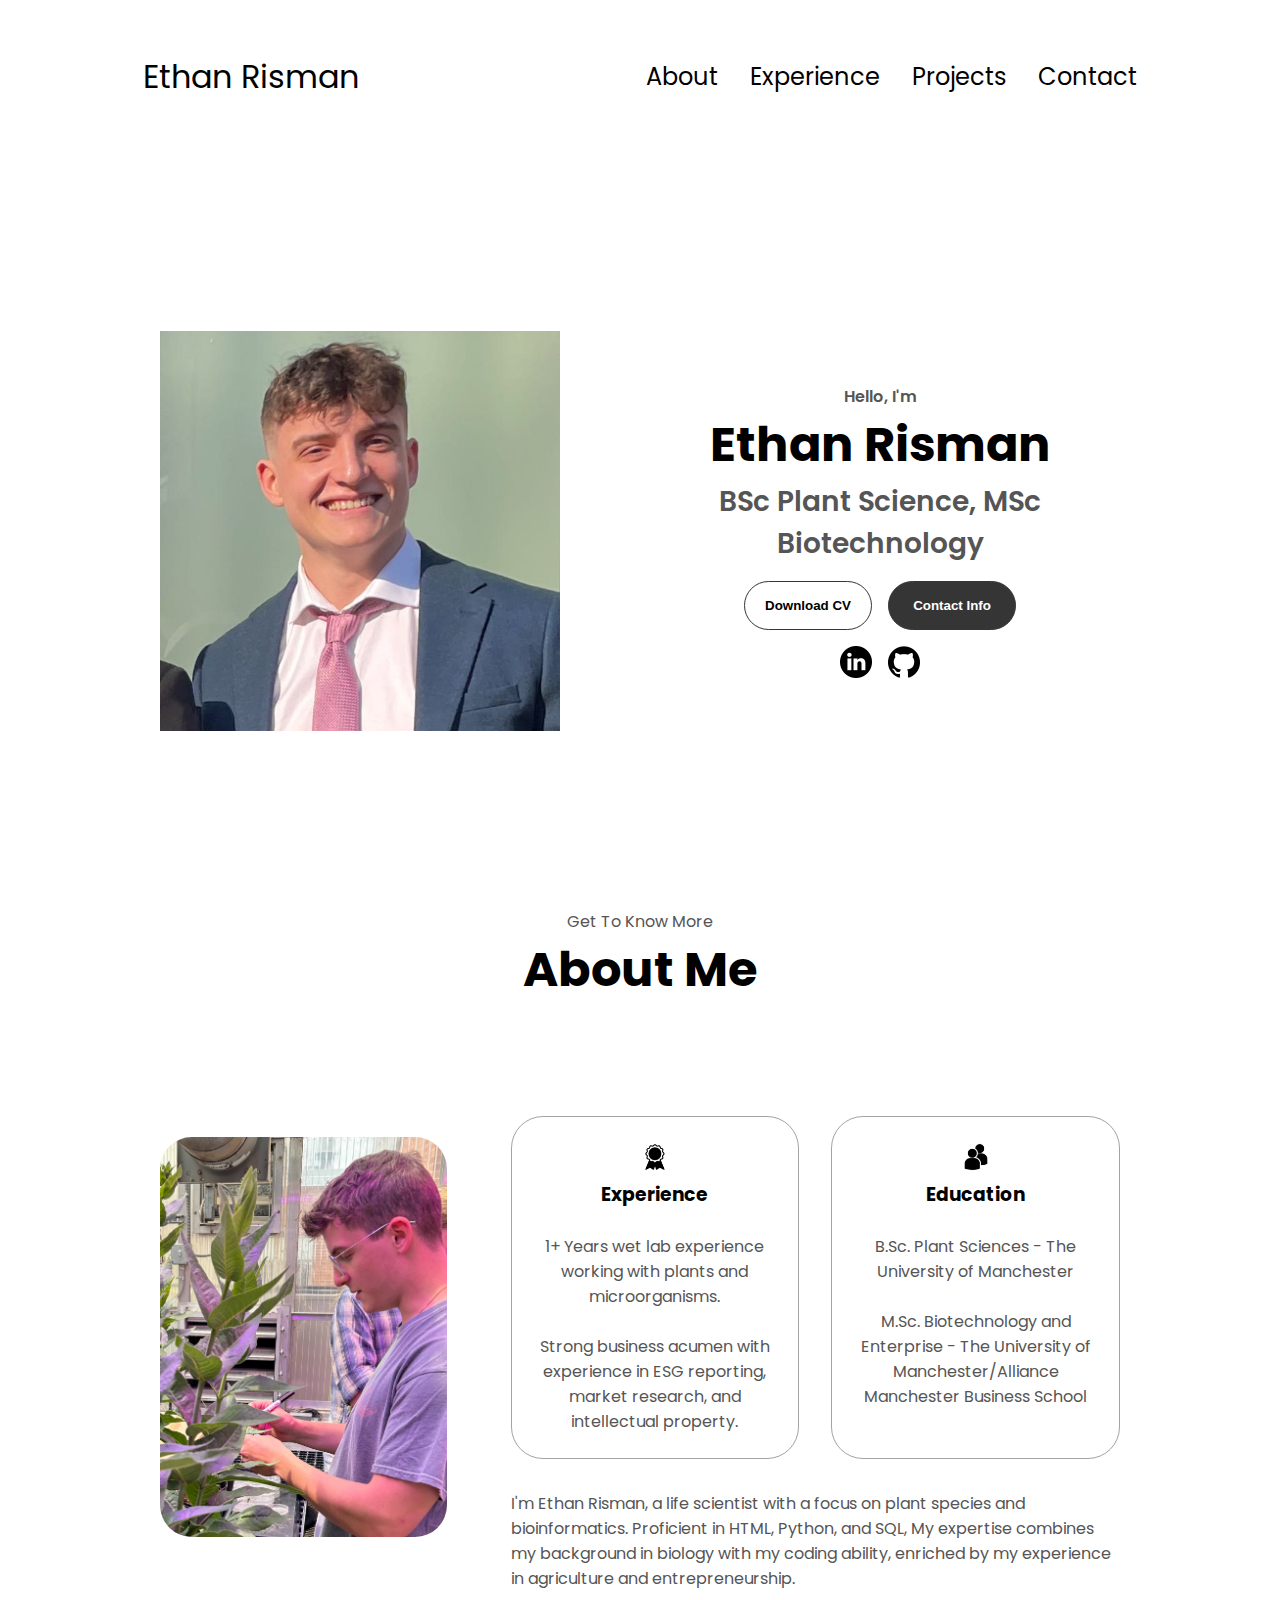
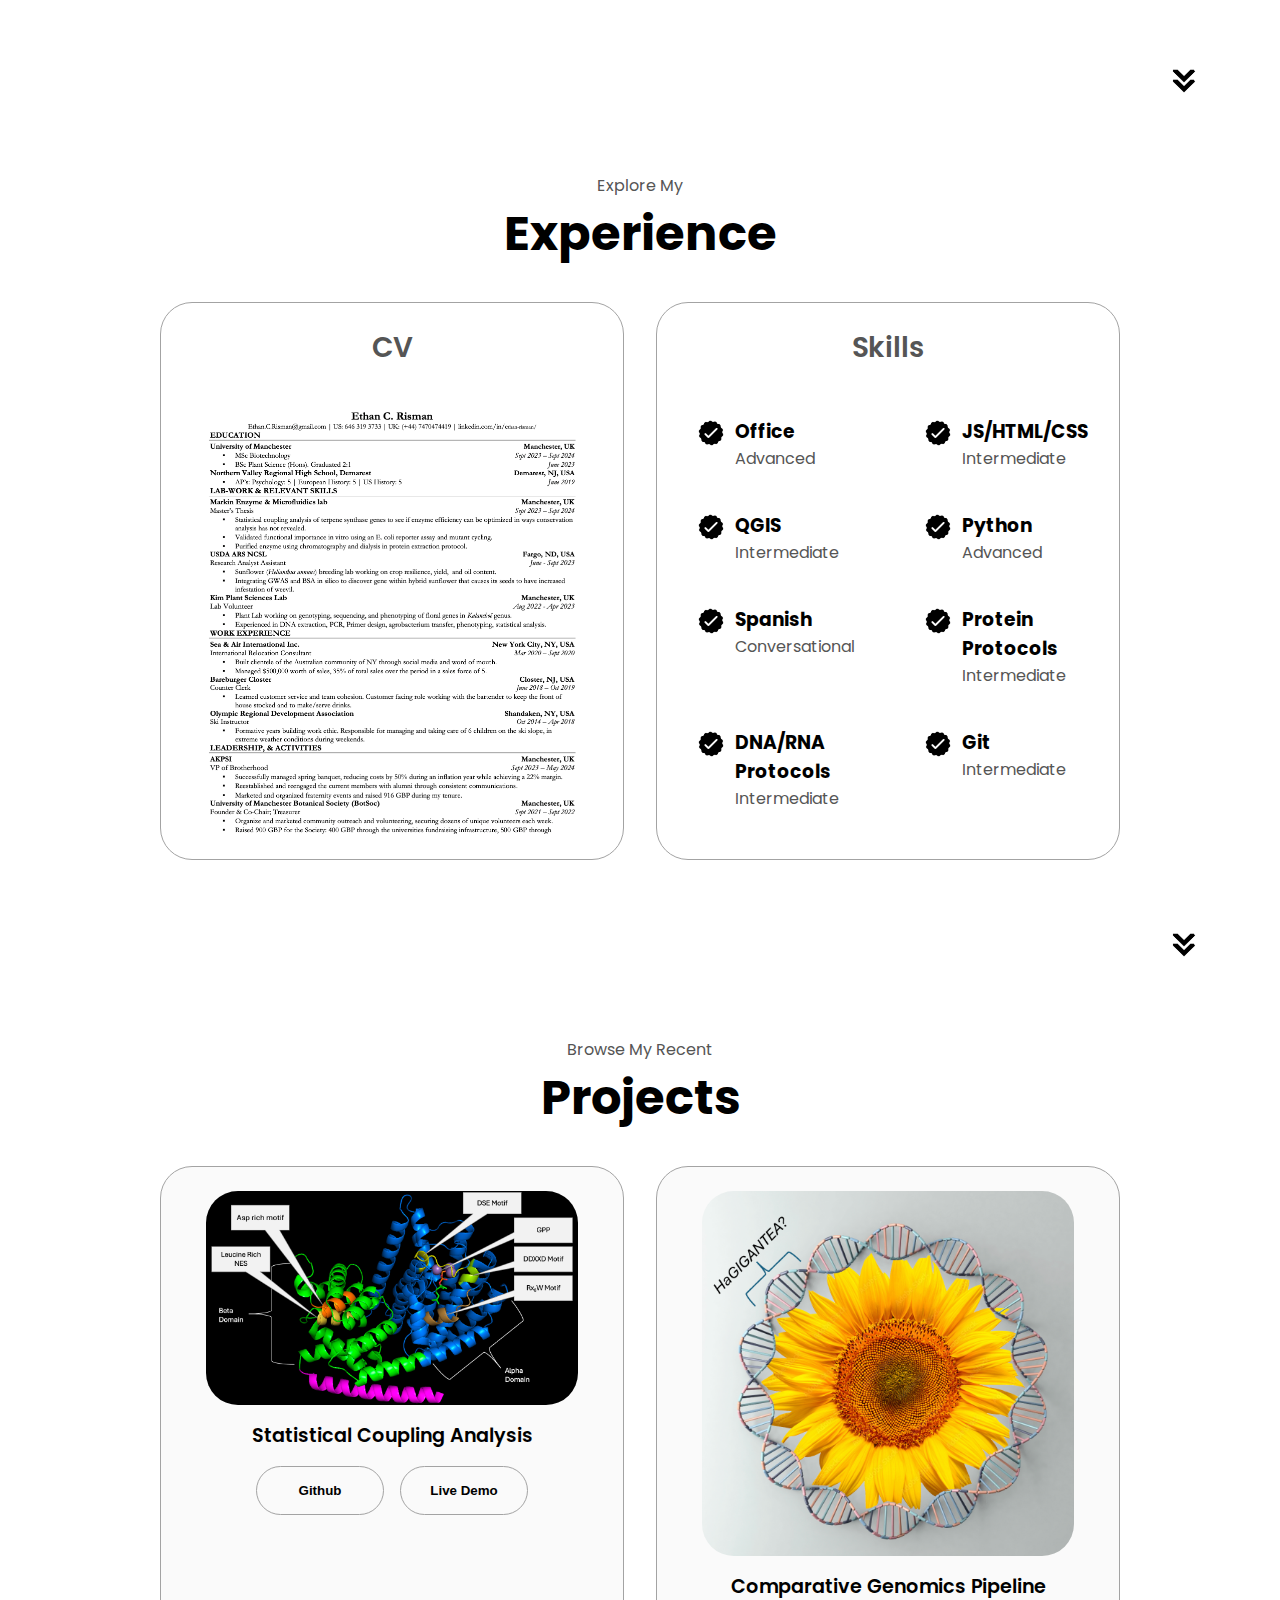
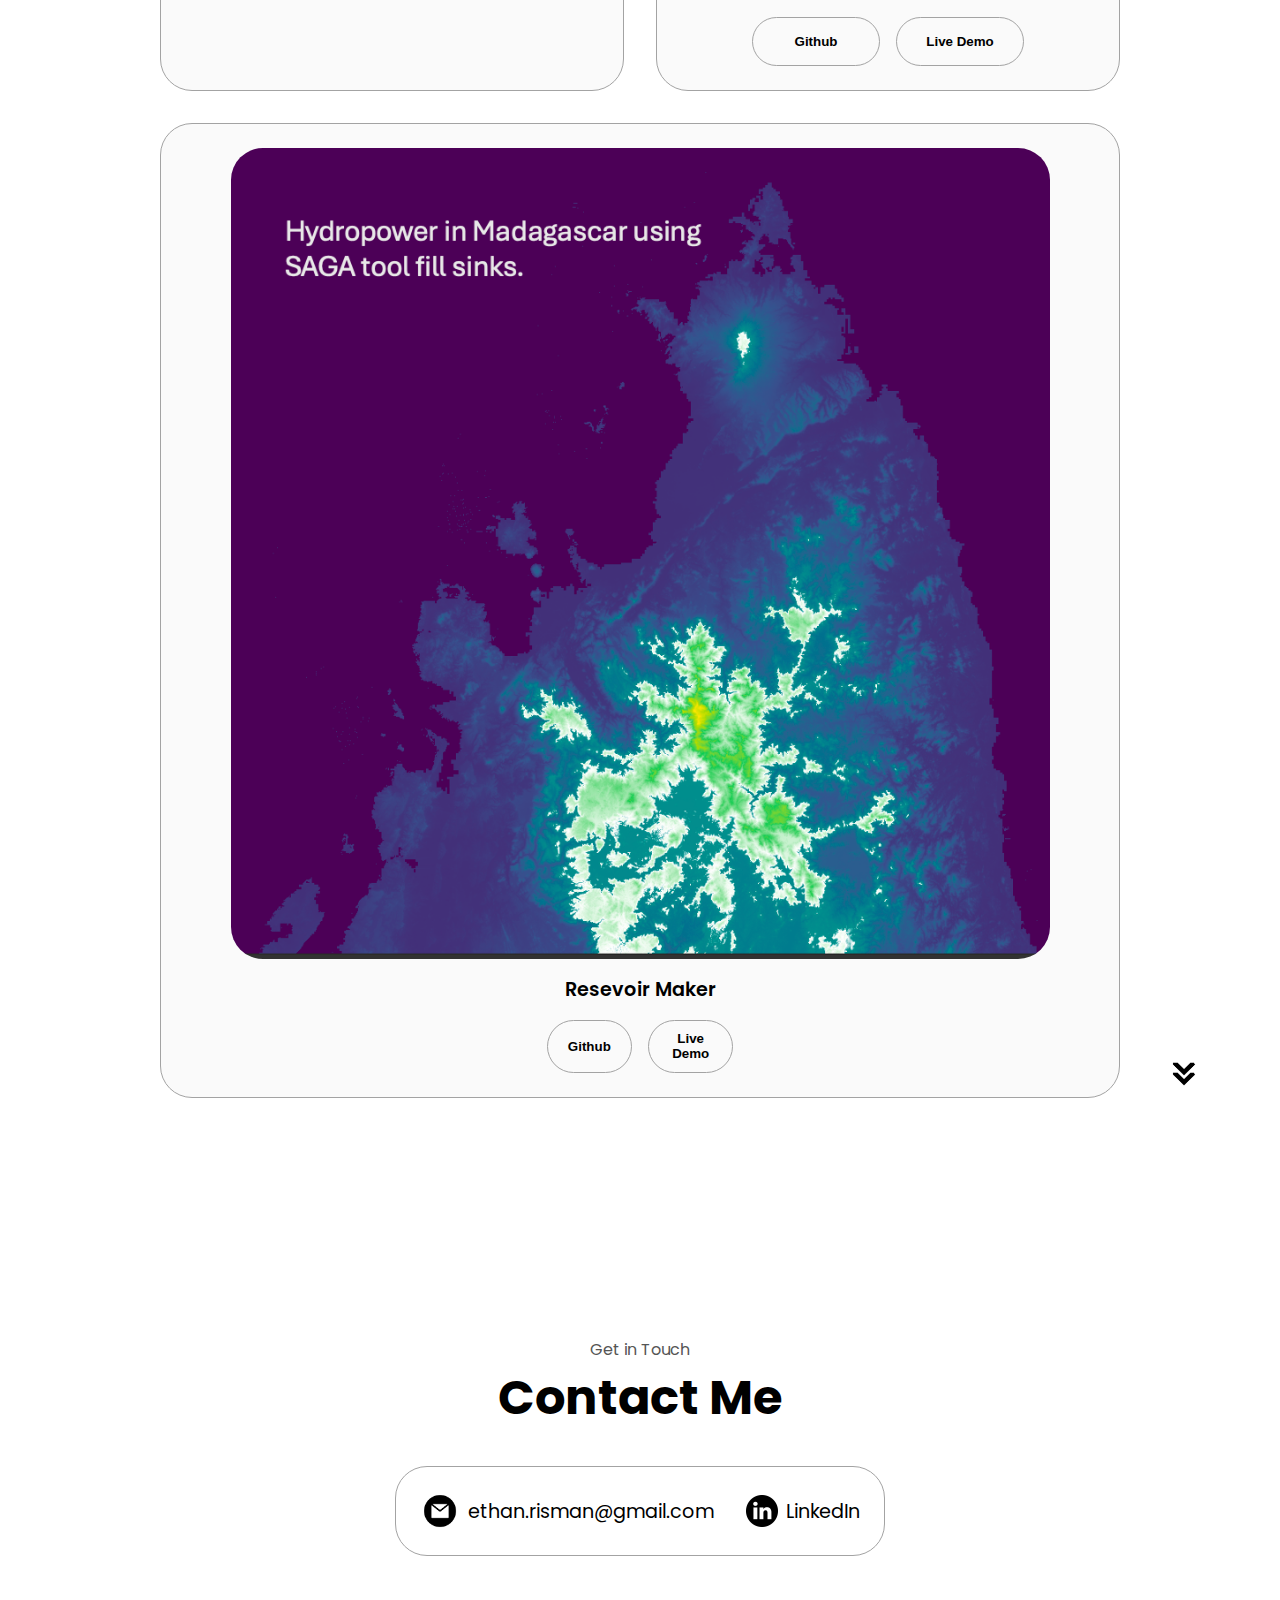
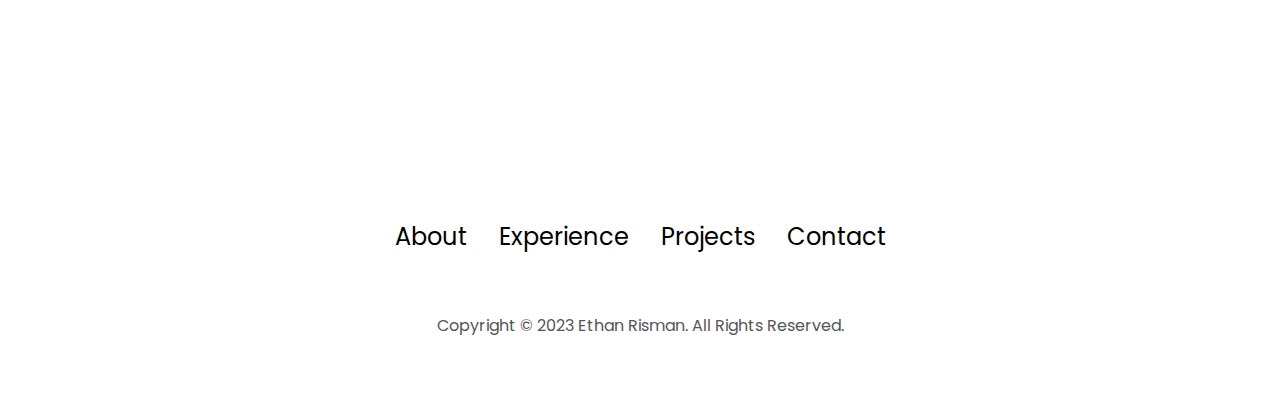
==== index.html @ f130e7e6 "Add new page for Statistical Coupling Analysis" ====
<!DOCTYPE html>
<html lang="en">
  <head>
    <meta charset="UTF-8" />
    <meta http-equiv="X-UA-Compatible" content="IE=edge" />
    <meta name="viewport" content="width=device-width, initial-scale=1.0" />
    <title>My Portfolio</title>
    <link rel="stylesheet" href="style.css" />
    <link rel="stylesheet" href="mediaqueries.css" />
  </head>
  <body>
    <nav id="desktop-nav">
      <div class="logo">Ethan Risman</div>
      <div>
        <ul class="nav-links">
          <li><a href="#about">About</a></li>
          <li><a href="#experience">Experience</a></li>
          <li><a href="#projects">Projects</a></li>
          <li><a href="#contact">Contact</a></li>
        </ul>
      </div>
    </nav>
    <nav id="hamburger-nav">
      <div class="logo">Ethan Risman</div>
      <div class="hamburger-menu">
        <div class="hamburger-icon" onclick="toggleMenu()">
          <span></span>
          <span></span>
          <span></span>
        </div>
        <div class="menu-links">
          <li><a href="#about" onclick="toggleMenu()">About</a></li>
          <li><a href="#experience" onclick="toggleMenu()">Experience</a></li>
          <li><a href="#projects" onclick="toggleMenu()">Projects</a></li>
          <li><a href="#contact" onclick="toggleMenu()">Contact</a></li>
        </div>
      </div>
    </nav>
    <section id="profile">
      <div class="section__pic-container">
        <img src="./assets/profile-pic.png" alt="John Doe profile picture" />
      </div>
      <div class="section__text">
        <p class="section__text__p1">Hello, I'm</p>
        <h1 class="title">Ethan Risman</h1>
        <p class="section__text__p2">BSc Plant Science, MSc Biotechnology</p>
        <div class="btn-container">
          <button
            class="btn btn-color-2"
            onclick="window.open('./assets/resume-example.pdf')"
          >
            Download CV
          </button>
          <button class="btn btn-color-1" onclick="location.href='./#contact'">
            Contact Info
          </button>
        </div>
        <div id="socials-container">
          <img
            src="./assets/linkedin.png"
            alt="My LinkedIn profile"
            class="icon"
            onclick="location.href='https://www.linkedin.com/in/ethan-risman/'"
          />
          <img
            src="./assets/github.png"
            alt="My Github profile"
            class="icon"
            onclick="location.href='https://github.com/EthanRisman'"
          />
        </div>
      </div>
    </section>
    <section id="about">
      <p class="section__text__p1">Get To Know More</p>
      <h1 class="title">About Me</h1>
      <div class="section-container">
        <div class="section__pic-container">
          <img
            src="./assets/about-pic.png"
            alt="Profile picture"
            class="about-pic"
          />
        </div>
        <div class="about-details-container">
          <div class="about-containers">
            <div class="details-container">
              <img
                src="./assets/experience.png"
                alt="Experience icon"
                class="icon"
              />
              <h3>Experience</h3>
                <p> <br /> 1+ Years wet lab experience working with plants and microorganisms. <br /> 
                <br /> Strong business acumen with experience in ESG reporting, market research, and intellectual property. <br /> 
            </div>
            <div class="details-container">
              <img
                src="./assets/education.png"
                alt="Education icon"
                class="icon"
              />
              <h3>Education</h3>
              <p> <br /> B.Sc. Plant Sciences - The University of Manchester <br />
              <br /> M.Sc. Biotechnology and Enterprise - The University of Manchester/Alliance Manchester Business School <br />
              </p>
            </div>
          </div>
          <div class="text-container">
            <p>
              I'm Ethan Risman, a life scientist with a focus on plant species and bioinformatics. 
              Proficient in HTML, Python, and SQL,  
              My expertise combines my background in biology with my coding ability, enriched by my experience in agriculture and entrepreneurship.
            </p>
          </div>
        </div>
      </div>
      <img
        src="./assets/arrow.png"
        alt="Arrow icon"
        class="icon arrow"
        onclick="location.href='./#experience'"
      />
    </section>
    <section id="experience">
      <p class="section__text__p1">Explore My</p>
      <h1 class="title">Experience</h1>
      <div class="experience-details-container">
        <div class="about-containers">
          <div class="details-container">
            <h2 class="experience-sub-title">CV</h2>
            <div class="pdf-container" style="text-align:center;">
              <img src="./assets/cv-image.png" alt="CV Image" style="width:100%; max-width:600px; height:auto;">
            </div>
          </div>
          <div class="details-container">
            <h2 class="experience-sub-title">Skills</h2>
            <div class="article-container">
              <article>
                <img
                  src="./assets/checkmark.png"
                  alt="Experience icon"
                  class="icon"
                />
                <div>
                  <h3>Office</h3>
                  <p>Advanced</p>
                </div>
              </article>
              <article>
                <img
                  src="./assets/checkmark.png"
                  alt="Experience icon"
                  class="icon"
                />
                <div>
                  <h3>JS/HTML/CSS</h3>
                  <p>Intermediate</p>
                </div>
              </article>
              <article>
                <img src="./assets/checkmark.png" alt="Experience icon" class="icon" />
                <div>
                  <h3>QGIS</h3>
                  <p>Intermediate</p>
                </div>
              </article>
              <article>
                <img src="./assets/checkmark.png" alt="Experience icon" class="icon" />
                <div>
                  <h3>Python</h3>
                  <p>Advanced</p>
                </div>
              </article>
              <article>
                <img src="./assets/checkmark.png" alt="Experience icon" class="icon" />
                <div>
                  <h3>Spanish</h3>
                  <p>Conversational</p>
                </div>
              </article>
              <article>
                <img src="./assets/checkmark.png" alt="Experience icon" class="icon" />
                <div>
                  <h3>Protein Protocols</h3>
                  <p>Intermediate</p>
                </div>
              </article>
              <article>
                <img src="./assets/checkmark.png" alt="Experience icon" class="icon" />
                <div>
                  <h3>DNA/RNA Protocols</h3>
                  <p>Intermediate</p>
                </div>
              </article>
              <article>
                <img
                  src="./assets/checkmark.png"
                  alt="Experience icon"
                  class="icon"
                />
                <div>
                  <h3>Git</h3>
                  <p>Intermediate</p>
                </div>
              </article>
            </div>
          </div>
        </div>
      </div>
      <img
        src="./assets/arrow.png"
        alt="Arrow icon"
        class="icon arrow"
        onclick="location.href='./#projects'"
      />
    </section>
    <section id="projects">
      <p class="section__text__p1">Browse My Recent</p>
      <h1 class="title">Projects</h1>
      <div class="experience-details-container">
        <div class="about-containers">
          <div class="details-container color-container">
            <div class="article-container">
              <img
                src="./assets/project-1.png"
                alt="Project 1"
                class="project-img"
              />
            </div>
            <h2 class="experience-sub-title project-title">Statistical Coupling Analysis</h2>
            <div class="btn-container">
              <button
                class="btn btn-color-2 project-btn"
                onclick="location.href='https://github.com/'"
              >
                Github
              </button>
              <button
                class="btn btn-color-2 project-btn"
                onclick="location.href='location.href='SCA.html''"
              >
                Live Demo
              </button>
            </div>
          </div>
          <div class="details-container color-container">
            <div class="article-container">
              <img
                src="./assets/project-2.png"
                alt="Project 2"
                class="project-img"
              />
            </div>
            <h2 class="experience-sub-title project-title">Comparative Genomics Pipeline</h2>
            <div class="btn-container">
              <button
                class="btn btn-color-2 project-btn"
                onclick="location.href='https://github.com/'"
              >
                Github
              </button>
              <button
                class="btn btn-color-2 project-btn"
                onclick="location.href='https://github.com/'"
              >
                Live Demo
              </button>
            </div>
          </div>
          <div class="details-container color-container">
            <div class="article-container">
              <img
                src="./assets/project-3.png"
                alt="Project 3"
                class="project-img"
              />
            </div>
            <h2 class="experience-sub-title project-title">Resevoir Maker</h2>
            <div class="btn-container">
              <button
                class="btn btn-color-2 project-btn"
                onclick="location.href='https://github.com/'"
              >
                Github
              </button>
              <button
                class="btn btn-color-2 project-btn"
                onclick="location.href='https://github.com/'"
              >
                Live Demo
              </button>
            </div>
          </div>
          </div>
        </div>
      </div>
      <img
        src="./assets/arrow.png"
        alt="Arrow icon"
        class="icon arrow"
        onclick="location.href='./#contact'"
      />
    </section>
    <section id="contact">
      <p class="section__text__p1">Get in Touch</p>
      <h1 class="title">Contact Me</h1>
      <div class="contact-info-upper-container">
        <div class="contact-info-container">
          <img
            src="./assets/email.png"
            alt="Email icon"
            class="icon contact-icon email-icon"
          />
          <p><a href="mailto:ethan.risman@gmail.com">ethan.risman@gmail.com</a></p>
        </div>
        <div class="contact-info-container">
          <img
            src="./assets/linkedin.png"
            alt="LinkedIn icon"
            class="icon contact-icon"
          />
          <p><a href="https://www.linkedin.com">LinkedIn</a></p>
        </div>
      </div>
    </section>
    <footer>
      <nav>
        <div class="nav-links-container">
          <ul class="nav-links">
            <li><a href="#about">About</a></li>
            <li><a href="#experience">Experience</a></li>
            <li><a href="#projects">Projects</a></li>
            <li><a href="#contact">Contact</a></li>
          </ul>
        </div>
      </nav>
      <p>Copyright &#169; 2023 Ethan Risman. All Rights Reserved.</p>
    </footer>
    <script src="script.js"></script>
  </body>
</html>
---- style.css ----
/* GENERAL */

@import url("https://fonts.googleapis.com/css2?family=Poppins:wght@300;400;500;600&display=swap");

* {
  margin: 0;
  padding: 0;
}

body {
  font-family: "Poppins", sans-serif;
}

html {
  scroll-behavior: smooth;
}

p {
  color: rgb(85, 85, 85);
}

/* TRANSITION */

a,
.btn {
  transition: all 300ms ease;
}

/* DESKTOP NAV */

nav,
.nav-links {
  display: flex;
}

nav {
  justify-content: space-around;
  align-items: center;
  height: 17vh;
}

.nav-links {
  gap: 2rem;
  list-style: none;
  font-size: 1.5rem;
}

a {
  color: black;
  text-decoration: none;
  text-decoration-color: white;
}

a:hover {
  color: grey;
  text-decoration: underline;
  text-underline-offset: 1rem;
  text-decoration-color: rgb(181, 181, 181);
}

.logo {
  font-size: 2rem;
}

.logo:hover {
  cursor: default;
}

/* HAMBURGER MENU */

#hamburger-nav {
  display: none;
}

.hamburger-menu {
  position: relative;
  display: inline-block;
}

.hamburger-icon {
  display: flex;
  flex-direction: column;
  justify-content: space-between;
  height: 24px;
  width: 30px;
  cursor: pointer;
}

.hamburger-icon span {
  width: 100%;
  height: 2px;
  background-color: black;
  transition: all 0.3 ease-in-out;
}

.menu-links {
  position: absolute;
  top: 100%;
  right: 0;
  background-color: white;
  width: fit-content;
  max-height: 0;
  overflow: hidden;
  transition: all 0.3 ease-in-out;
}

.menu-links a {
  display: block;
  padding: 10px;
  text-align: center;
  font-size: 1.5rem;
  color: black;
  text-decoration: none;
  transition: all 0.3 ease-in-out;
}

.menu-links li {
  list-style: none;
}

.menu-links.open {
  max-height: 300px;
}

.hamburger-icon.open span:first-child {
  transform: rotate(45deg) translate(10px, 5px);
}

.hamburger-icon.open span:nth-child(2) {
  opacity: 0;
}

.hamburger-icon.open span:last-child {
  transform: rotate(-45deg) translate(10px, -5px);
}

.hamburger-icon span:first-child {
  transform: none;
}

.hamburger-icon span:first-child {
  opacity: 1;
}

.hamburger-icon span:first-child {
  transform: none;
}

/* SECTIONS */

section {
  padding-top: 4vh;
  height: 96vh;
  margin: 0 10rem;
  box-sizing: border-box;
  min-height: fit-content;
}

#projects {
  height: fit-content;
}

.section-container {
  display: flex;
}

/* PROFILE SECTION */

#profile {
  display: flex;
  justify-content: center;
  gap: 5rem;
  height: 80vh;
}

.section__pic-container {
  display: flex;
  height: 400px;
  width: 400px;
  margin: auto 0;
}

.section__text {
  align-self: center;
  text-align: center;
}

.section__text p {
  font-weight: 600;
}

.section__text__p1 {
  text-align: center;
}

.section__text__p2 {
  font-size: 1.75rem;
  margin-bottom: 1rem;
}

.title {
  font-size: 3rem;
  text-align: center;
}

#socials-container {
  display: flex;
  justify-content: center;
  margin-top: 1rem;
  gap: 1rem;
}

/* ICONS */

.icon {
  cursor: pointer;
  height: 2rem;
}

/* BUTTONS */

.btn-container {
  display: flex;
  justify-content: center;
  gap: 1rem;
}

.btn {
  font-weight: 600;
  transition: all 300ms ease;
  padding: 1rem;
  width: 8rem;
  border-radius: 2rem;
}

.btn-color-1,
.btn-color-2 {
  border: rgb(53, 53, 53) 0.1rem solid;
}

.btn-color-1:hover,
.btn-color-2:hover {
  cursor: pointer;
}

.btn-color-1,
.btn-color-2:hover {
  background: rgb(53, 53, 53);
  color: white;
}

.btn-color-1:hover {
  background: rgb(0, 0, 0);
}

.btn-color-2 {
  background: none;
}

.btn-color-2:hover {
  border: rgb(255, 255, 255) 0.1rem solid;
}

.btn-container {
  gap: 1rem;
}

/* ABOUT SECTION */

#about {
  position: relative;
}

.about-containers {
  gap: 2rem;
  margin-bottom: 2rem;
  margin-top: 2rem;
}

.about-details-container {
  justify-content: center;
  flex-direction: column;
}

.about-containers,
.about-details-container {
  display: flex;
}

.about-pic {
  border-radius: 2rem;
}

.arrow {
  position: absolute;
  right: -5rem;
  bottom: 2.5rem;
}

.details-container {
  padding: 1.5rem;
  flex: 1;
  background: white;
  border-radius: 2rem;
  border: rgb(53, 53, 53) 0.1rem solid;
  border-color: rgb(163, 163, 163);
  text-align: center;
}

.section-container {
  gap: 4rem;
  height: 80%;
}

.section__pic-container {
  height: 400px;
  width: 400px;
  margin: auto 0;
}

.details-container h3 + p {
  font-size: clamp(0.5rem, 2vw, 1rem); /* Adjusts between 0.8rem and 1rem based on viewport width */
}

.text-container p {
  font-size: clamp(0.5rem, 2vw, 1rem); /* Adjusts between 0.8rem and 1rem based on viewport width */
}

/* EXPERIENCE SECTION */

#experience {
  position: relative;
}

.experience-sub-title {
  color: rgb(85, 85, 85);
  font-weight: 600;
  font-size: 1.75rem;
  margin-bottom: 1rem;
}

.experience-details-container {
  display: flex;
  justify-content: center;
  flex-direction: column;
}

.article-container {
  display: flex;
  text-align: initial;
  flex-wrap: wrap;
  flex-direction: row;
  gap: 2.5rem;
  justify-content: space-around;
}

article {
  display: flex;
  width: 10rem;
  gap: 0.5rem;
  flex-direction: row;
  justify-content: flex-start;
}

article .icon {
  cursor: default;
}

.pdf-container {
  position: relative;
  width: 100%;
  max-width: 600px;
  height: auto;
  max-height: 450px;
  margin: 0 auto;
  border: none;
  overflow: scroll;
  box-shadow: none;
  background-color: transparent;
}

#experience .article-container:nth-of-type(1) {
  margin-top: 3rem;
  height: auto;
  max-height: 450px;
  overflow-y: auto; /* Makes content scrollable when it exceeds the max height */
}

/* PROJECTS SECTION */

#projects {
  position: relative;
}

#projects .about-containers {
  display: flex;
  flex-wrap: wrap;
}

.color-container {
  border-color: rgb(163, 163, 163);
  background: rgb(250, 250, 250);
}

.project-img {
  border-radius: 2rem;
  width: 90%;
  height: 90%;
}

.project-title {
  margin: 1rem;
  font-size: 1.2rem;
  color: black;
  white-space: nowrap;
  overflow: hidden;
  text-overflow: ellipsis;
}

.project-btn {
  color: black;
  border-color: rgb(163, 163, 163);
}

/* Selects buttons within the third project only */
.details-container:nth-of-type(3) .btn {
  width: calc(8rem * 2/3);
  padding: calc(1rem * 2/3);
}

.details-container:nth-of-type(6) .btn {
  width: calc(8rem * 1.1);
}

/* CONTACT */

#contact {
  display: flex;
  justify-content: center;
  flex-direction: column;
  height: 70vh;
}

.contact-info-upper-container {
  display: flex;
  justify-content: center;
  border-radius: 2rem;
  border: rgb(53, 53, 53) 0.1rem solid;
  border-color: rgb(163, 163, 163);
  background: (250, 250, 250);
  margin: 2rem auto;
  padding: 0.5rem;
}

.contact-info-container {
  display: flex;
  align-items: center;
  justify-content: center;
  gap: 0.5rem;
  margin: 1rem;
}

.contact-info-container p {
  font-size: larger;
}

.contact-icon {
  cursor: default;
}

.email-icon {
  height: 2.5rem;
}

/* FOOTER SECTION */

footer {
  height: 26vh;
  margin: 0 1rem;
}

footer p {
  text-align: center;
}
---- mediaqueries.css ----
/* GENERAL */

@import url("https://fonts.googleapis.com/css2?family=Poppins:wght@300;400;500;600&display=swap");

* {
  margin: 0;
  padding: 0;
}

body {
  font-family: "Poppins", sans-serif;
}

html {
  scroll-behavior: smooth;
}

p {
  color: rgb(85, 85, 85);
}

/* TRANSITION */

a,
.btn {
  transition: all 300ms ease;
}

/* DESKTOP NAV */

nav,
.nav-links {
  display: flex;
}

nav {
  justify-content: space-around;
  align-items: center;
  height: 17vh;
}

.nav-links {
  gap: 2rem;
  list-style: none;
  font-size: 1.5rem;
}

a {
  color: black;
  text-decoration: none;
  text-decoration-color: white;
}

a:hover {
  color: grey;
  text-decoration: underline;
  text-underline-offset: 1rem;
  text-decoration-color: rgb(181, 181, 181);
}

.logo {
  font-size: 2rem;
}

.logo:hover {
  cursor: default;
}

/* HAMBURGER MENU */

#hamburger-nav {
  display: none;
}

.hamburger-menu {
  position: relative;
  display: inline-block;
}

.hamburger-icon {
  display: flex;
  flex-direction: column;
  justify-content: space-between;
  height: 24px;
  width: 30px;
  cursor: pointer;
}

.hamburger-icon span {
  width: 100%;
  height: 2px;
  background-color: black;
  transition: all 0.3 ease-in-out;
}

.menu-links {
  position: absolute;
  top: 100%;
  right: 0;
  background-color: white;
  width: fit-content;
  max-height: 0;
  overflow: hidden;
  transition: all 0.3 ease-in-out;
}

.menu-links a {
  display: block;
  padding: 10px;
  text-align: center;
  font-size: 1.5rem;
  color: black;
  text-decoration: none;
  transition: all 0.3 ease-in-out;
}

.menu-links li {
  list-style: none;
}

.menu-links.open {
  max-height: 300px;
}

.hamburger-icon.open span:first-child {
  transform: rotate(45deg) translate(10px, 5px);
}

.hamburger-icon.open span:nth-child(2) {
  opacity: 0;
}

.hamburger-icon.open span:last-child {
  transform: rotate(-45deg) translate(10px, -5px);
}

.hamburger-icon span:first-child {
  transform: none;
}

.hamburger-icon span:first-child {
  opacity: 1;
}

.hamburger-icon span:first-child {
  transform: none;
}

/* SECTIONS */

section {
  padding-top: 4vh;
  height: 96vh;
  margin: 0 10rem;
  box-sizing: border-box;
  min-height: fit-content;
}

#projects {
  height: fit-content;
}

.section-container {
  display: flex;
}

/* PROFILE SECTION */

#profile {
  display: flex;
  justify-content: center;
  gap: 5rem;
  height: 80vh;
}

.section__pic-container {
  display: flex;
  height: 400px;
  width: 400px;
  margin: auto 0;
}

.section__text {
  align-self: center;
  text-align: center;
}

.section__text p {
  font-weight: 600;
}

.section__text__p1 {
  text-align: center;
}

.section__text__p2 {
  font-size: 1.75rem;
  margin-bottom: 1rem;
}

.title {
  font-size: 3rem;
  text-align: center;
}

#socials-container {
  display: flex;
  justify-content: center;
  margin-top: 1rem;
  gap: 1rem;
}

/* ICONS */

.icon {
  cursor: pointer;
  height: 2rem;
}

/* BUTTONS */

.btn-container {
  display: flex;
  justify-content: center;
  gap: 1rem;
}

.btn {
  font-weight: 600;
  transition: all 300ms ease;
  padding: 1rem;
  width: 8rem;
  border-radius: 2rem;
}

.btn-color-1,
.btn-color-2 {
  border: rgb(53, 53, 53) 0.1rem solid;
}

.btn-color-1:hover,
.btn-color-2:hover {
  cursor: pointer;
}

.btn-color-1,
.btn-color-2:hover {
  background: rgb(53, 53, 53);
  color: white;
}

.btn-color-1:hover {
  background: rgb(0, 0, 0);
}

.btn-color-2 {
  background: none;
}

.btn-color-2:hover {
  border: rgb(255, 255, 255) 0.1rem solid;
}

.btn-container {
  gap: 1rem;
}

/* ABOUT SECTION */

#about {
  position: relative;
}

.about-containers {
  gap: 2rem;
  margin-bottom: 2rem;
  margin-top: 2rem;
}

.about-details-container {
  justify-content: center;
  flex-direction: column;
}

.about-containers,
.about-details-container {
  display: flex;
}

.about-pic {
  border-radius: 2rem;
}

.arrow {
  position: absolute;
  right: -5rem;
  bottom: 2.5rem;
}

.details-container {
  padding: 1.5rem;
  flex: 1;
  background: white;
  border-radius: 2rem;
  border: rgb(53, 53, 53) 0.1rem solid;
  border-color: rgb(163, 163, 163);
  text-align: center;
}

.section-container {
  gap: 4rem;
  height: 80%;
}

.section__pic-container {
  height: 400px;
  width: 400px;
  margin: auto 0;
}

.details-container h3 + p {
  font-size: clamp(0.5rem, 2vw, 1rem); /* Adjusts between 0.8rem and 1rem based on viewport width */
}

.text-container p {
  font-size: clamp(0.5rem, 2vw, 1rem); /* Adjusts between 0.8rem and 1rem based on viewport width */
}

/* EXPERIENCE SECTION */

#experience {
  position: relative;
}

.experience-sub-title {
  color: rgb(85, 85, 85);
  font-weight: 600;
  font-size: 1.75rem;
  margin-bottom: 1rem;
}

.experience-details-container {
  display: flex;
  justify-content: center;
  flex-direction: column;
}

.article-container {
  display: flex;
  text-align: initial;
  flex-wrap: wrap;
  flex-direction: row;
  gap: 2.5rem;
  justify-content: space-around;
}

article {
  display: flex;
  width: 10rem;
  gap: 0.5rem;
  flex-direction: row;
  justify-content: flex-start;
}

article .icon {
  cursor: default;
}

.pdf-container {
  position: relative;
  width: 100%;
  max-width: 600px;
  height: auto;
  max-height: 450px;
  margin: 0 auto;
  border: none;
  overflow: scroll;
  box-shadow: none;
  background-color: transparent;
}

#experience .article-container:nth-of-type(1) {
  margin-top: 3rem;
  height: auto;
  max-height: 450px;
  overflow-y: auto; /* Makes content scrollable when it exceeds the max height */
}

/* PROJECTS SECTION */

#projects {
  position: relative;
}

#projects .about-containers {
  display: flex;
  flex-wrap: wrap;
}

.color-container {
  border-color: rgb(163, 163, 163);
  background: rgb(250, 250, 250);
}

.project-img {
  border-radius: 2rem;
  width: 90%;
  height: 90%;
}

.project-title {
  margin: 1rem;
  font-size: 1.2rem;
  color: black;
  white-space: nowrap;
  overflow: hidden;
  text-overflow: ellipsis;
}

.project-btn {
  color: black;
  border-color: rgb(163, 163, 163);
}

/* CONTACT */

#contact {
  display: flex;
  justify-content: center;
  flex-direction: column;
  height: 70vh;
}

.contact-info-upper-container {
  display: flex;
  justify-content: center;
  border-radius: 2rem;
  border: rgb(53, 53, 53) 0.1rem solid;
  border-color: rgb(163, 163, 163);
  background: (250, 250, 250);
  margin: 2rem auto;
  padding: 0.5rem;
}

.contact-info-container {
  display: flex;
  align-items: center;
  justify-content: center;
  gap: 0.5rem;
  margin: 1rem;
}

.contact-info-container p {
  font-size: larger;
}

.contact-icon {
  cursor: default;
}

.email-icon {
  height: 2.5rem;
}

/* FOOTER SECTION */

footer {
  height: 26vh;
  margin: 0 1rem;
}

footer p {
  text-align: center;
}
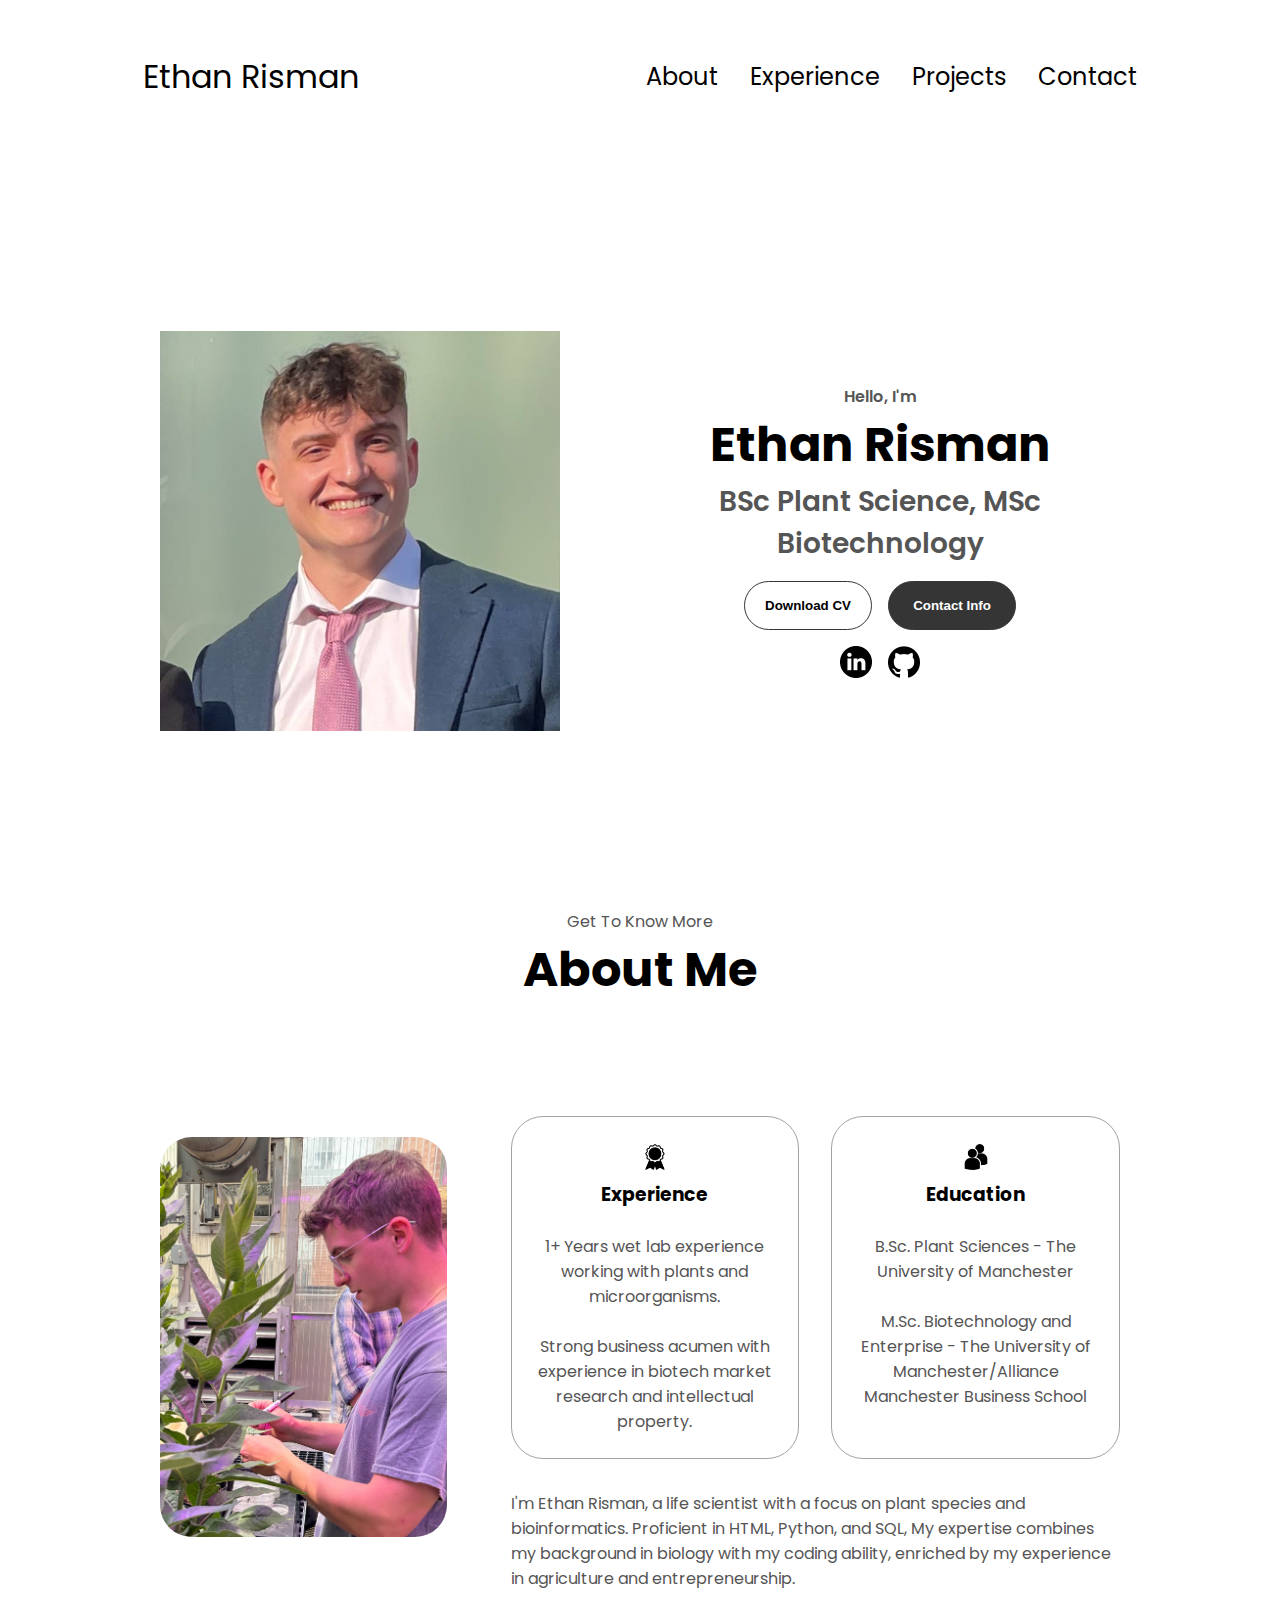
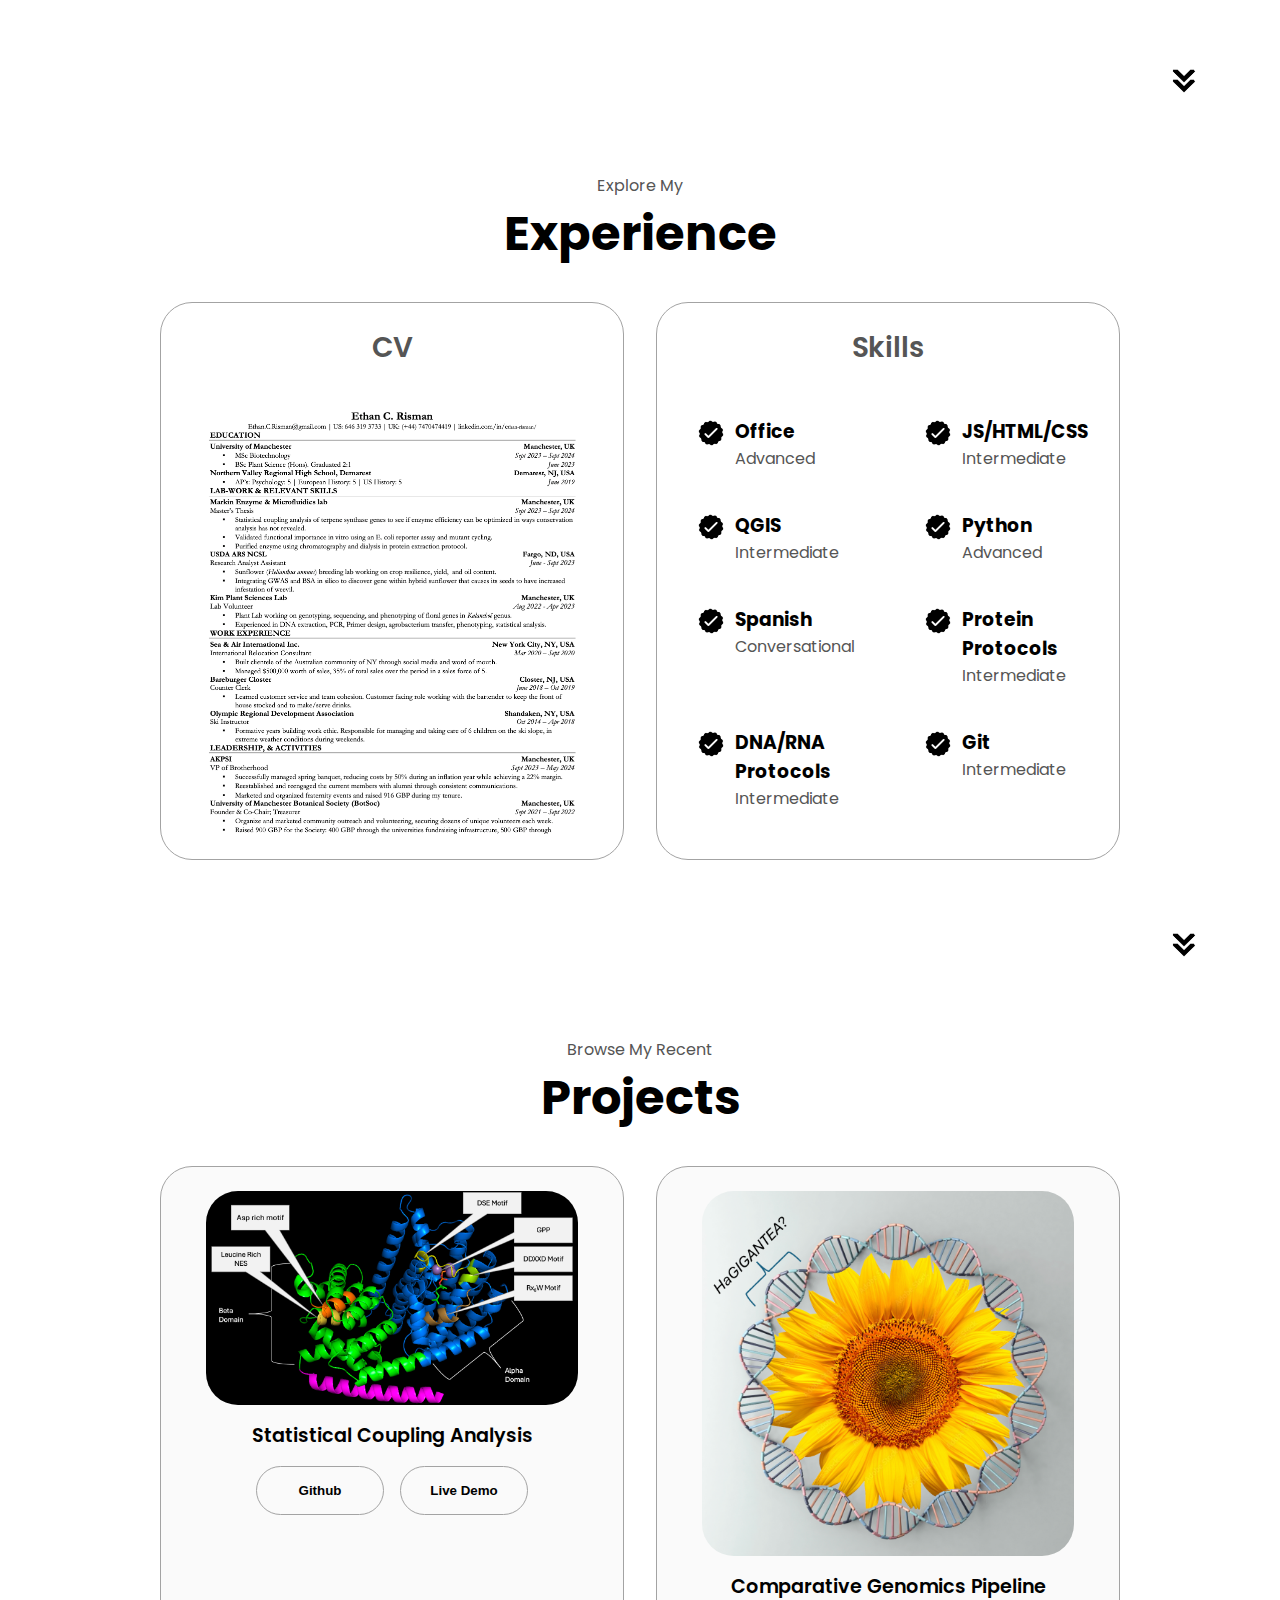
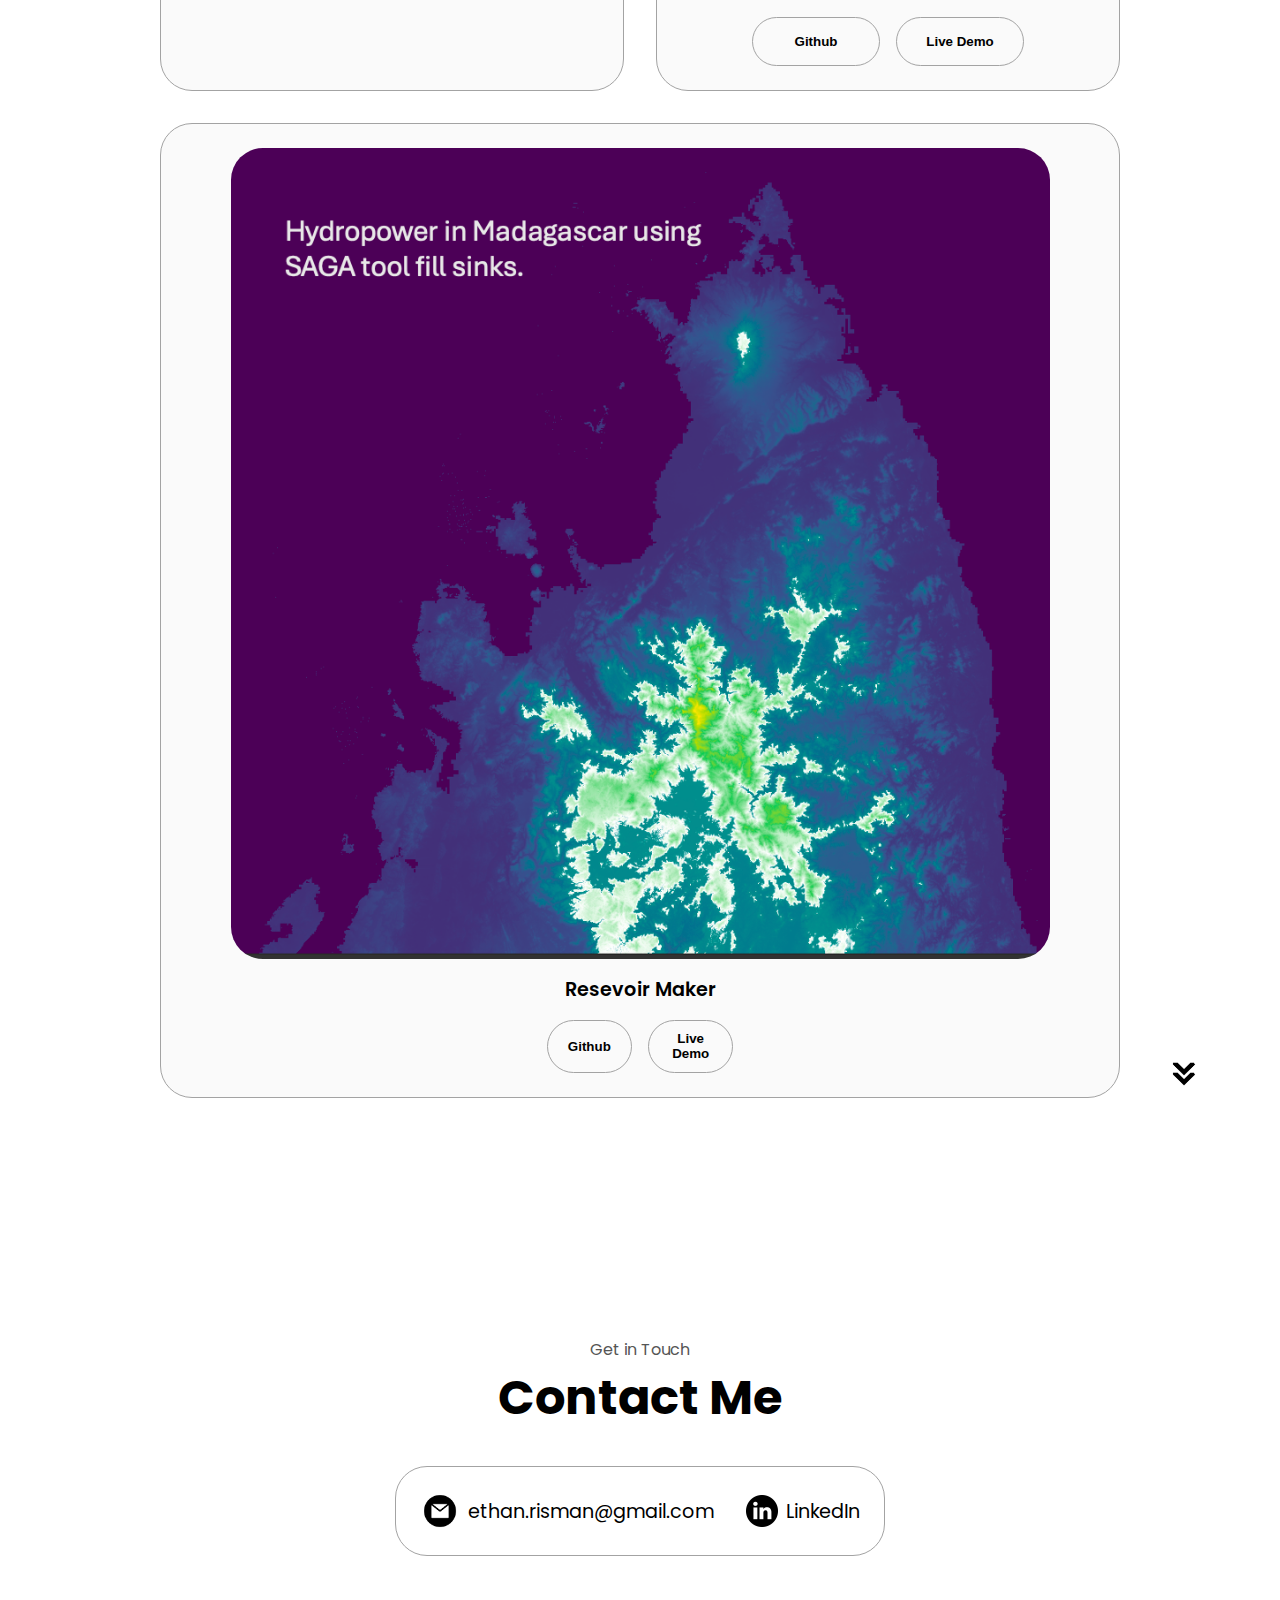
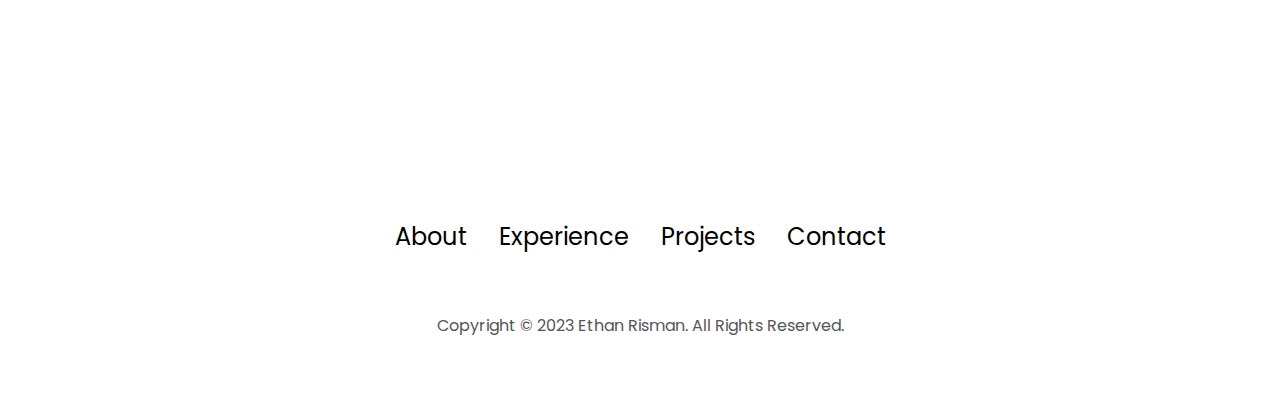
==== commit be6cefc6: "incremental changes" ====
--- a/index.html
+++ b/index.html
@@ -38,7 +38,7 @@
     </nav>
     <section id="profile">
       <div class="section__pic-container">
-        <img src="./assets/profile-pic.png" alt="John Doe profile picture" />
+        <img src="./assets/profile-pic.png" alt="profile picture" />
       </div>
       <div class="section__text">
         <p class="section__text__p1">Hello, I'm</p>
@@ -92,7 +92,8 @@
               />
               <h3>Experience</h3>
                 <p> <br /> 1+ Years wet lab experience working with plants and microorganisms. <br /> 
-                <br /> Strong business acumen with experience in ESG reporting, market research, and intellectual property. <br /> 
+                <br /> Strong business acumen with experience in biotech market research and intellectual property. <br /> 
+                </p>
             </div>
             <div class="details-container">
               <img
@@ -238,7 +239,7 @@
               </button>
               <button
                 class="btn btn-color-2 project-btn"
-                onclick="location.href='location.href='SCA.html''"
+                onclick="location.href='SCA.html'"
               >
                 Live Demo
               </button>
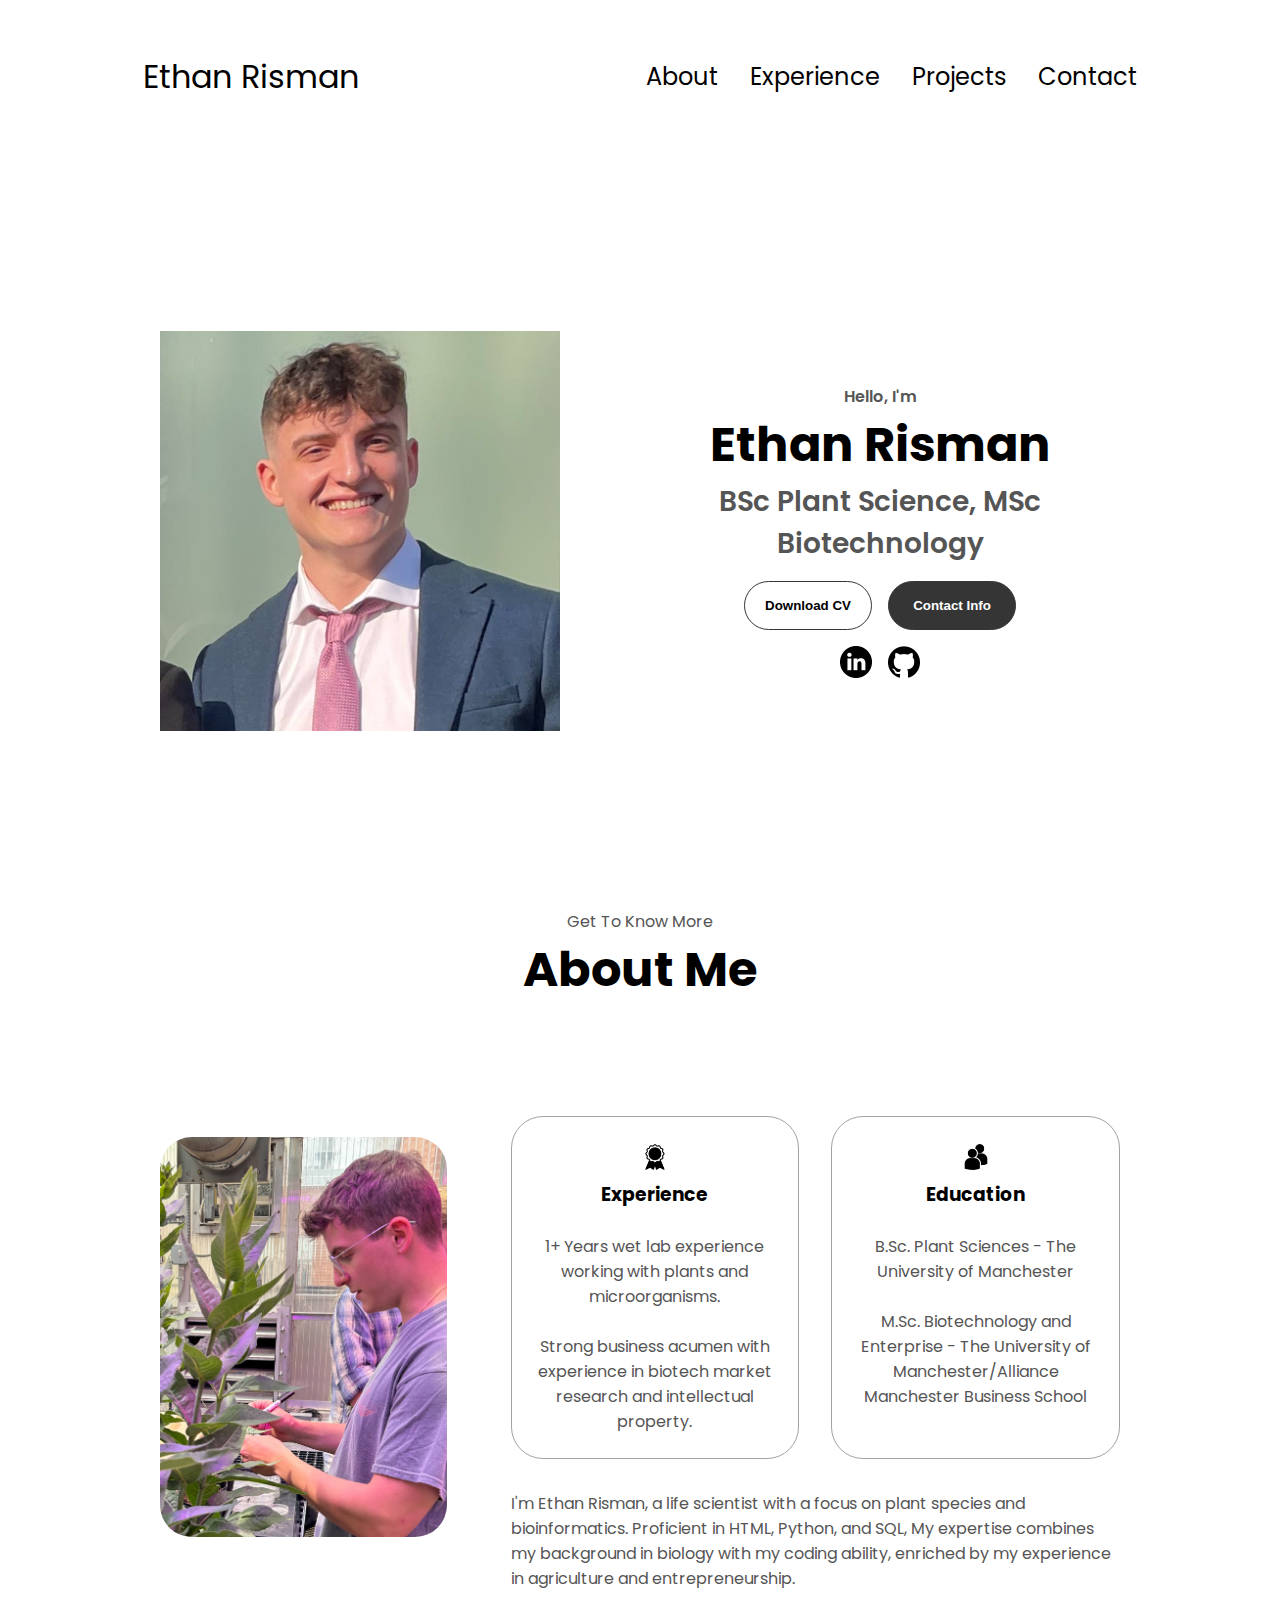
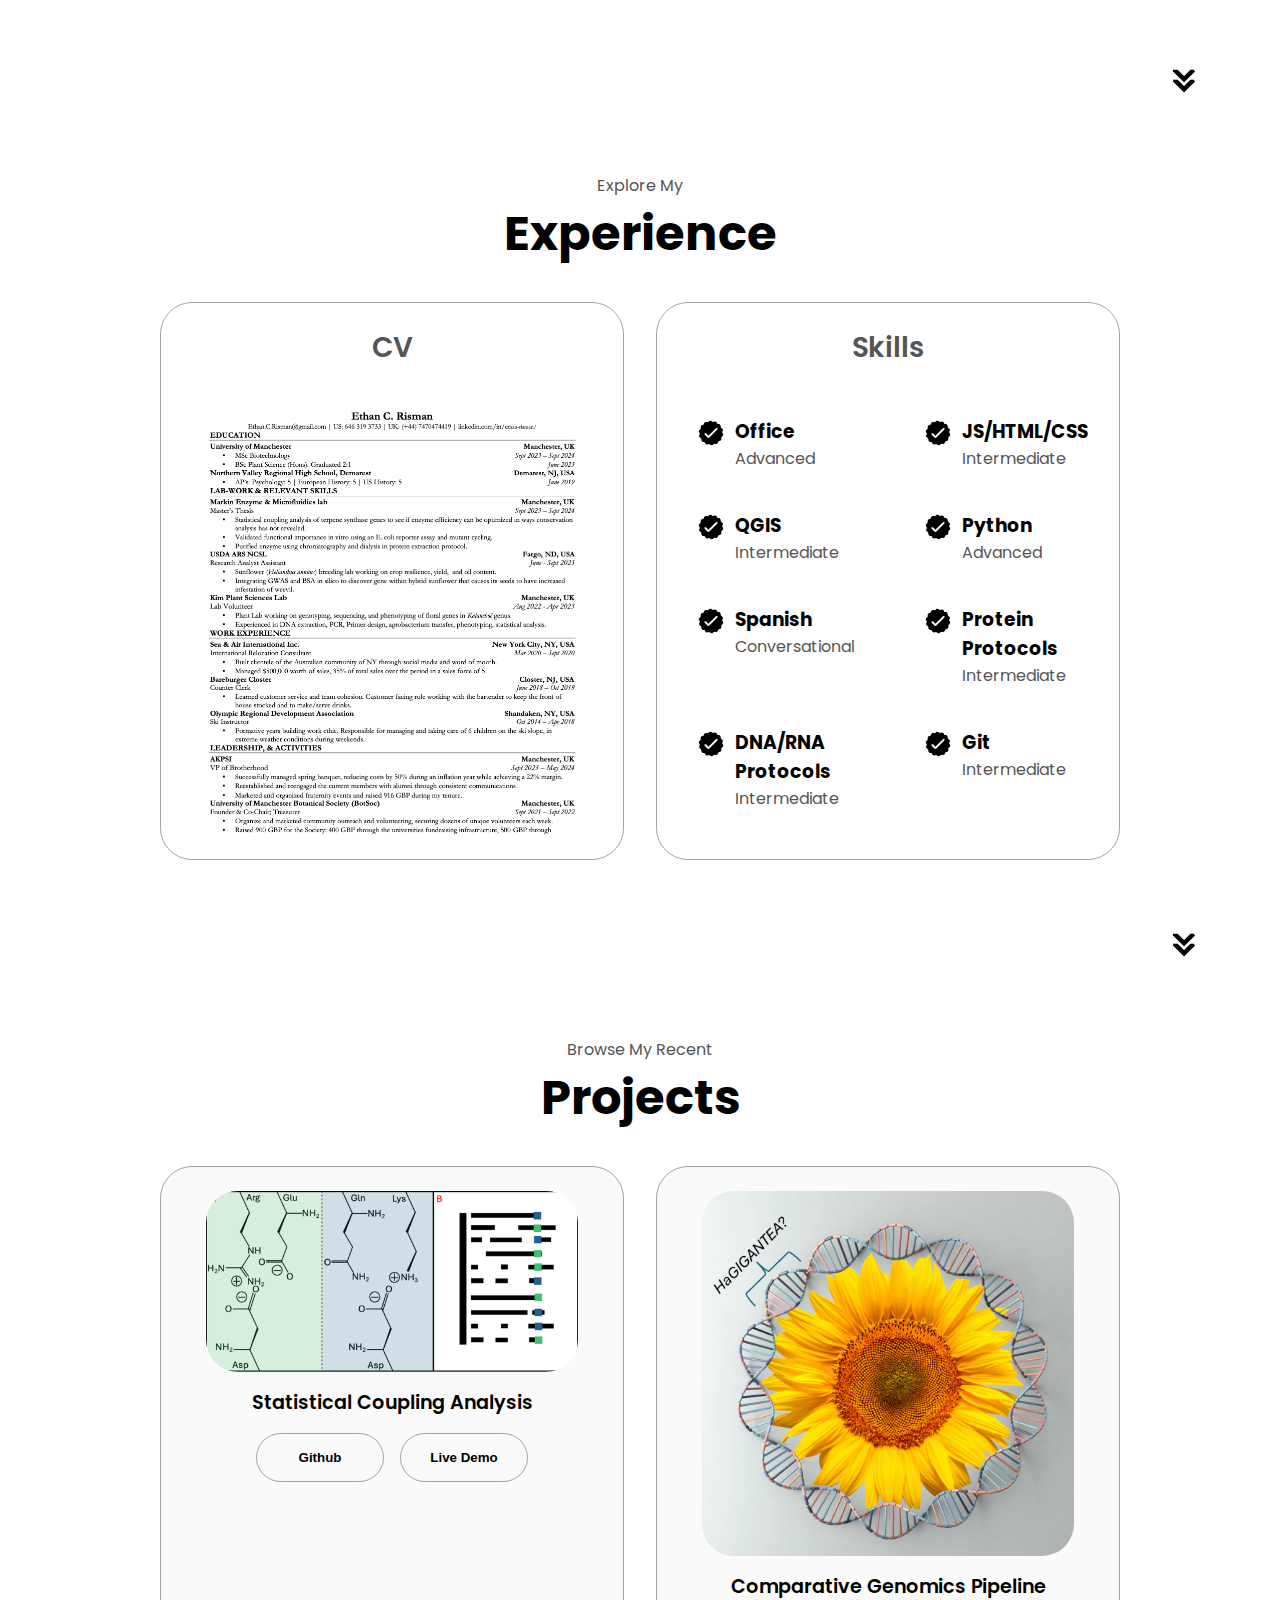
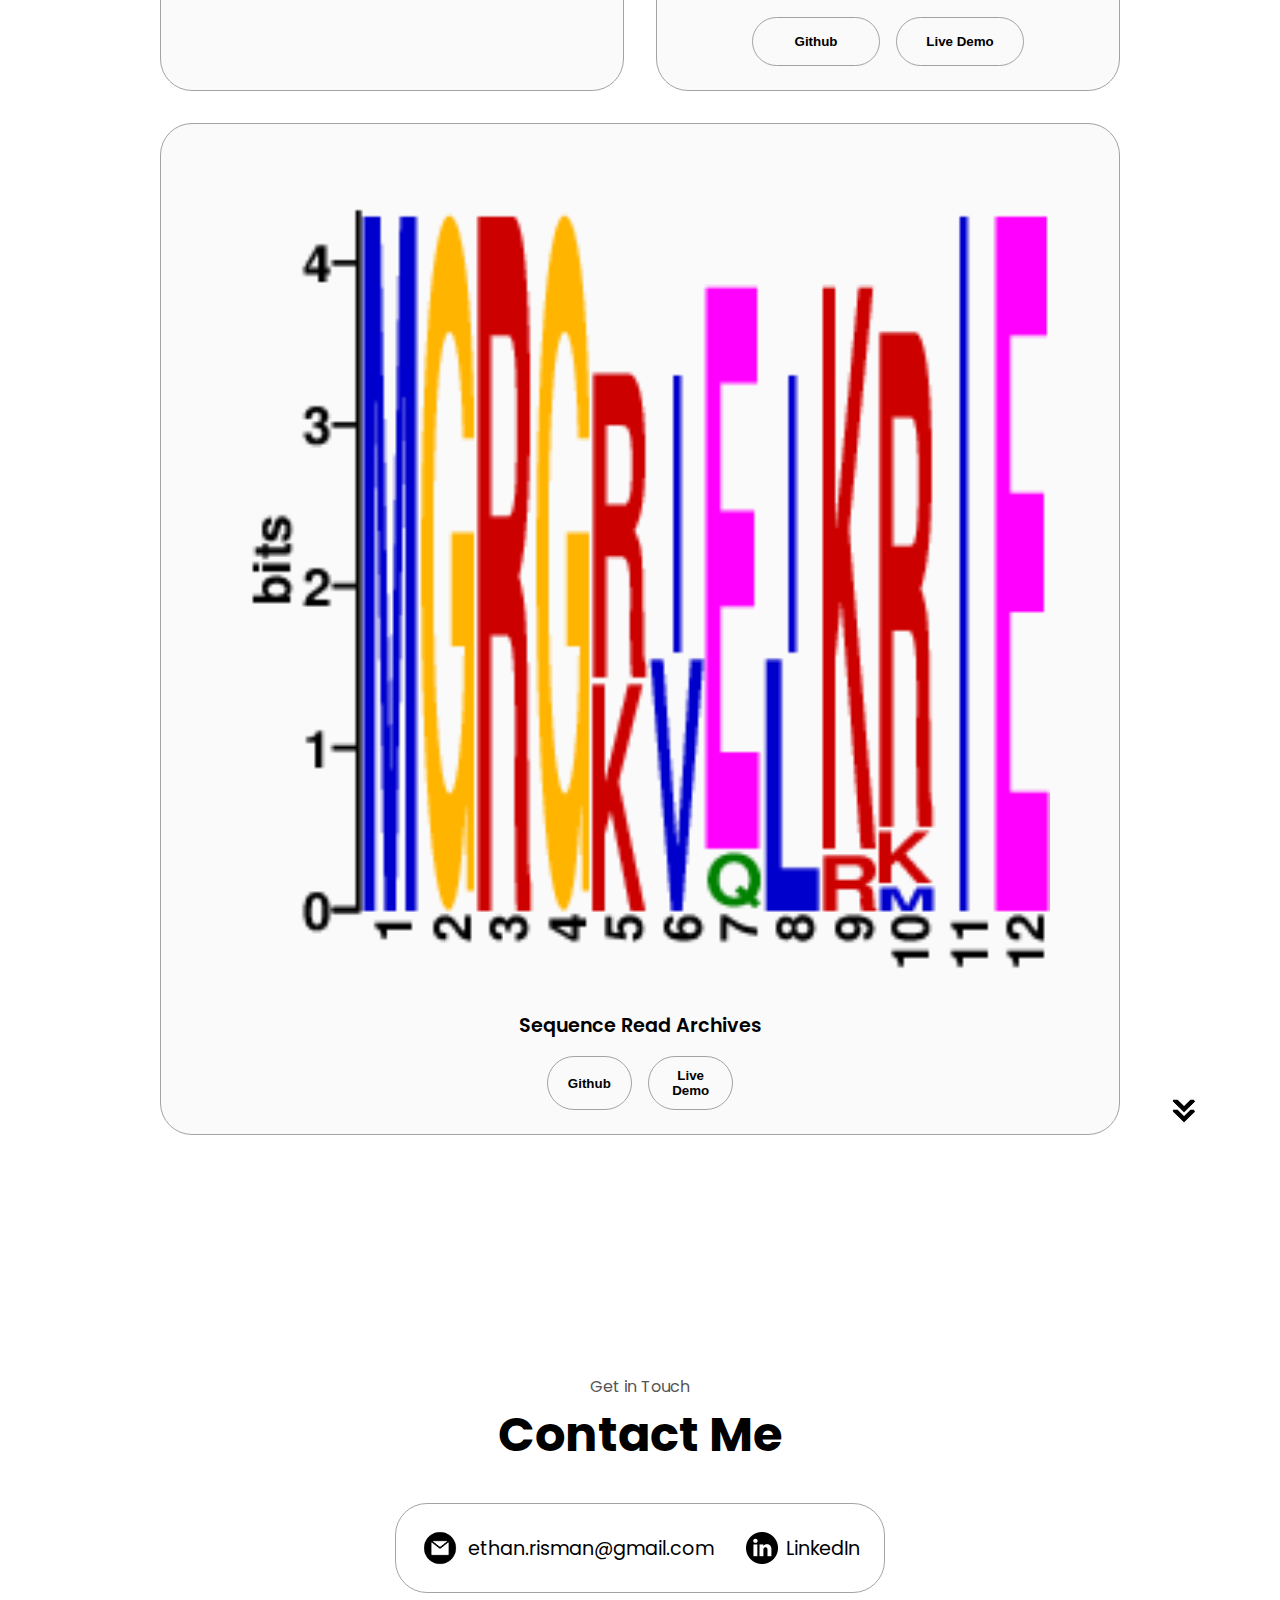
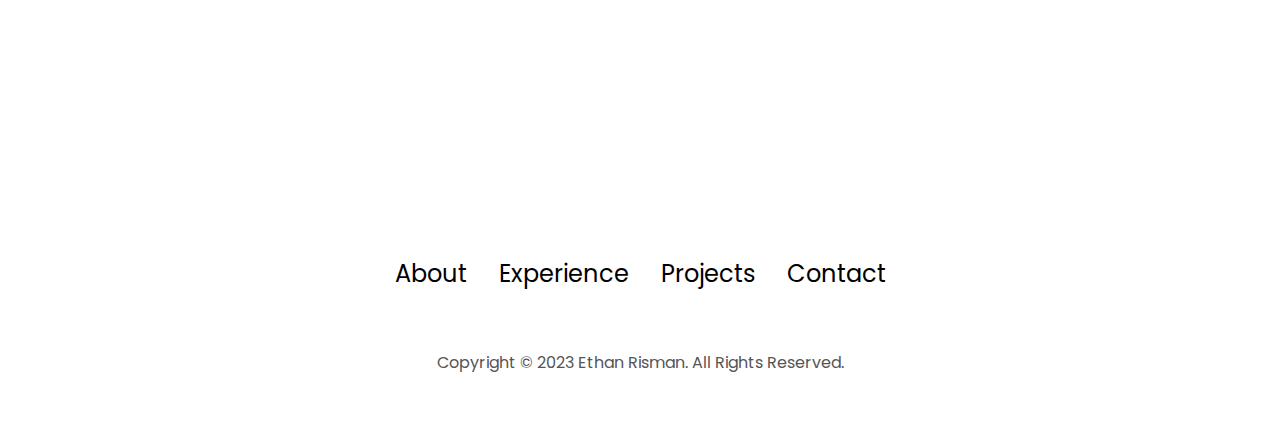
==== commit c09b8e06: "changed title" ====
--- a/index.html
+++ b/index.html
@@ -277,7 +277,7 @@
                 class="project-img"
               />
             </div>
-            <h2 class="experience-sub-title project-title">Resevoir Maker</h2>
+            <h2 class="experience-sub-title project-title">Sequence Read Archives</h2>
             <div class="btn-container">
               <button
                 class="btn btn-color-2 project-btn"
--- a/style.css
+++ b/style.css
@@ -481,4 +481,74 @@
 
 footer p {
   text-align: center;
-}+}
+
+/* SUB-PAGE SECTION */
+
+.sub-page {
+  display: flex;
+  flex-direction: column;
+  align-items: center; /* Centers everything horizontally */
+  text-align: center;
+  gap: 0.5rem; /* Ensures tight spacing between elements */
+  padding: 1rem;
+}
+
+.large-text {
+  font-size: 2rem; /* Large text size */
+  font-weight: bold;
+  color: rgb(85, 85, 85); /* RGB color as specified */
+  margin-top: 1rem; /* 1 unit space above */
+  margin-bottom: 0.5rem; /* 0.5 unit space below */
+}
+
+.medium-text {
+  font-size: 1.5rem; /* Medium text size */
+  font-weight: bold;
+  color: rgb(85, 85, 85); /* RGB color as specified */
+  margin-top: 0.5rem; /* 0.5 unit space above */
+  margin-bottom: 0.5rem; /* 0.5 unit space below */
+}
+
+.picture-and-caption {
+  margin-top: 1rem; /* 1 unit space above */
+  margin-bottom: 1rem; /* 1 unit space below */
+  display: flex;
+  flex-direction: column;
+  align-items: center;
+}
+
+.picture-attributes {
+  display: block;
+  margin: 0 auto; /* Centers the image */
+}
+
+.picture-attributes img {
+  width: 641px; /* Image fills the width of its container */
+  height: 311px;
+}
+
+.photo-caption {
+  max-width: 641px; /* Matches the width of the image */
+  font-size: 1rem;
+  color: rgb(0, 0, 0) !important; /* RGB color as specified */
+  margin-top: 0.5rem; /* Ensures close spacing to image */
+  font-weight: normal; /* Not bolded by default */
+  padding: 0 1rem;
+}
+
+@media (max-width: 768px) {
+  .large-text {
+    font-size: 1.5rem;
+  }
+
+  .medium-text {
+    font-size: 1.2rem;
+  }
+
+  .picture-attributes,
+  .photo-caption {
+    width: 90%; /* Scales down the width on smaller screens */
+    max-width: none; /* Allows it to adapt without fixed max */
+  }
+}
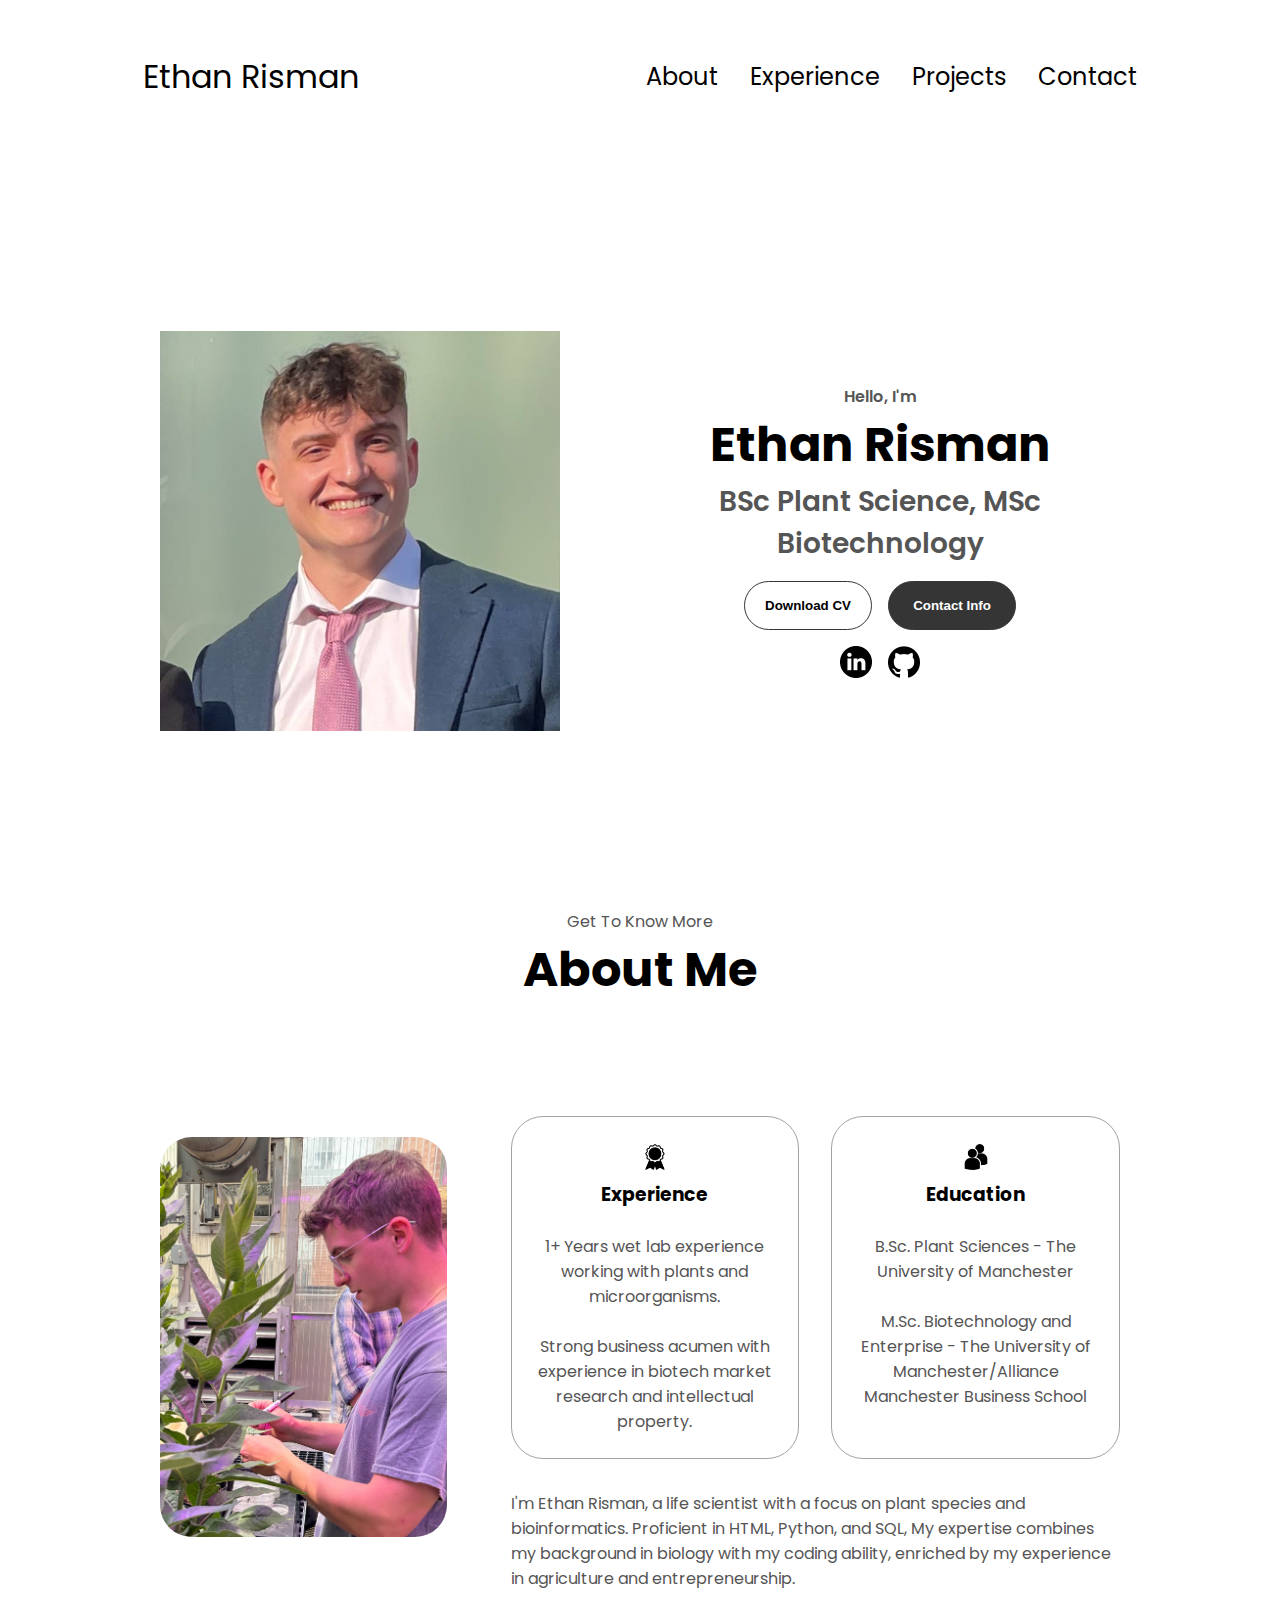
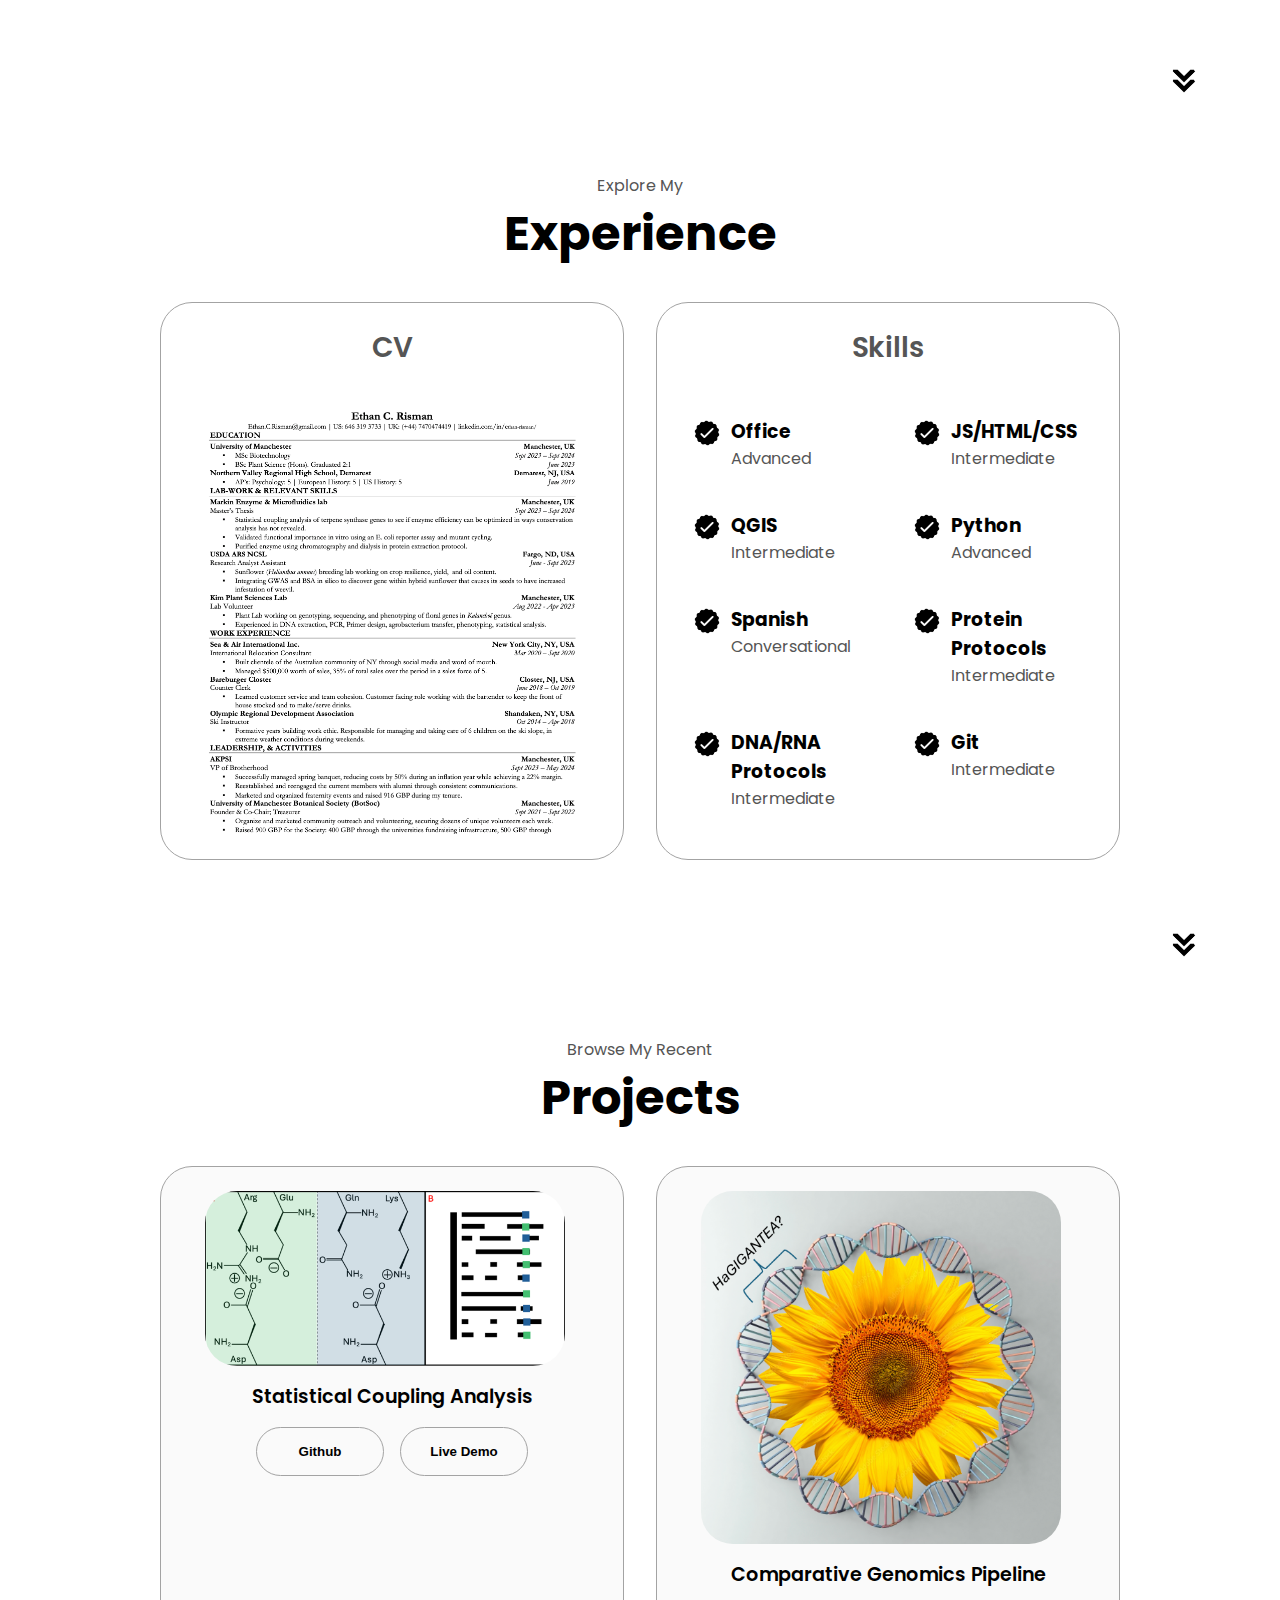
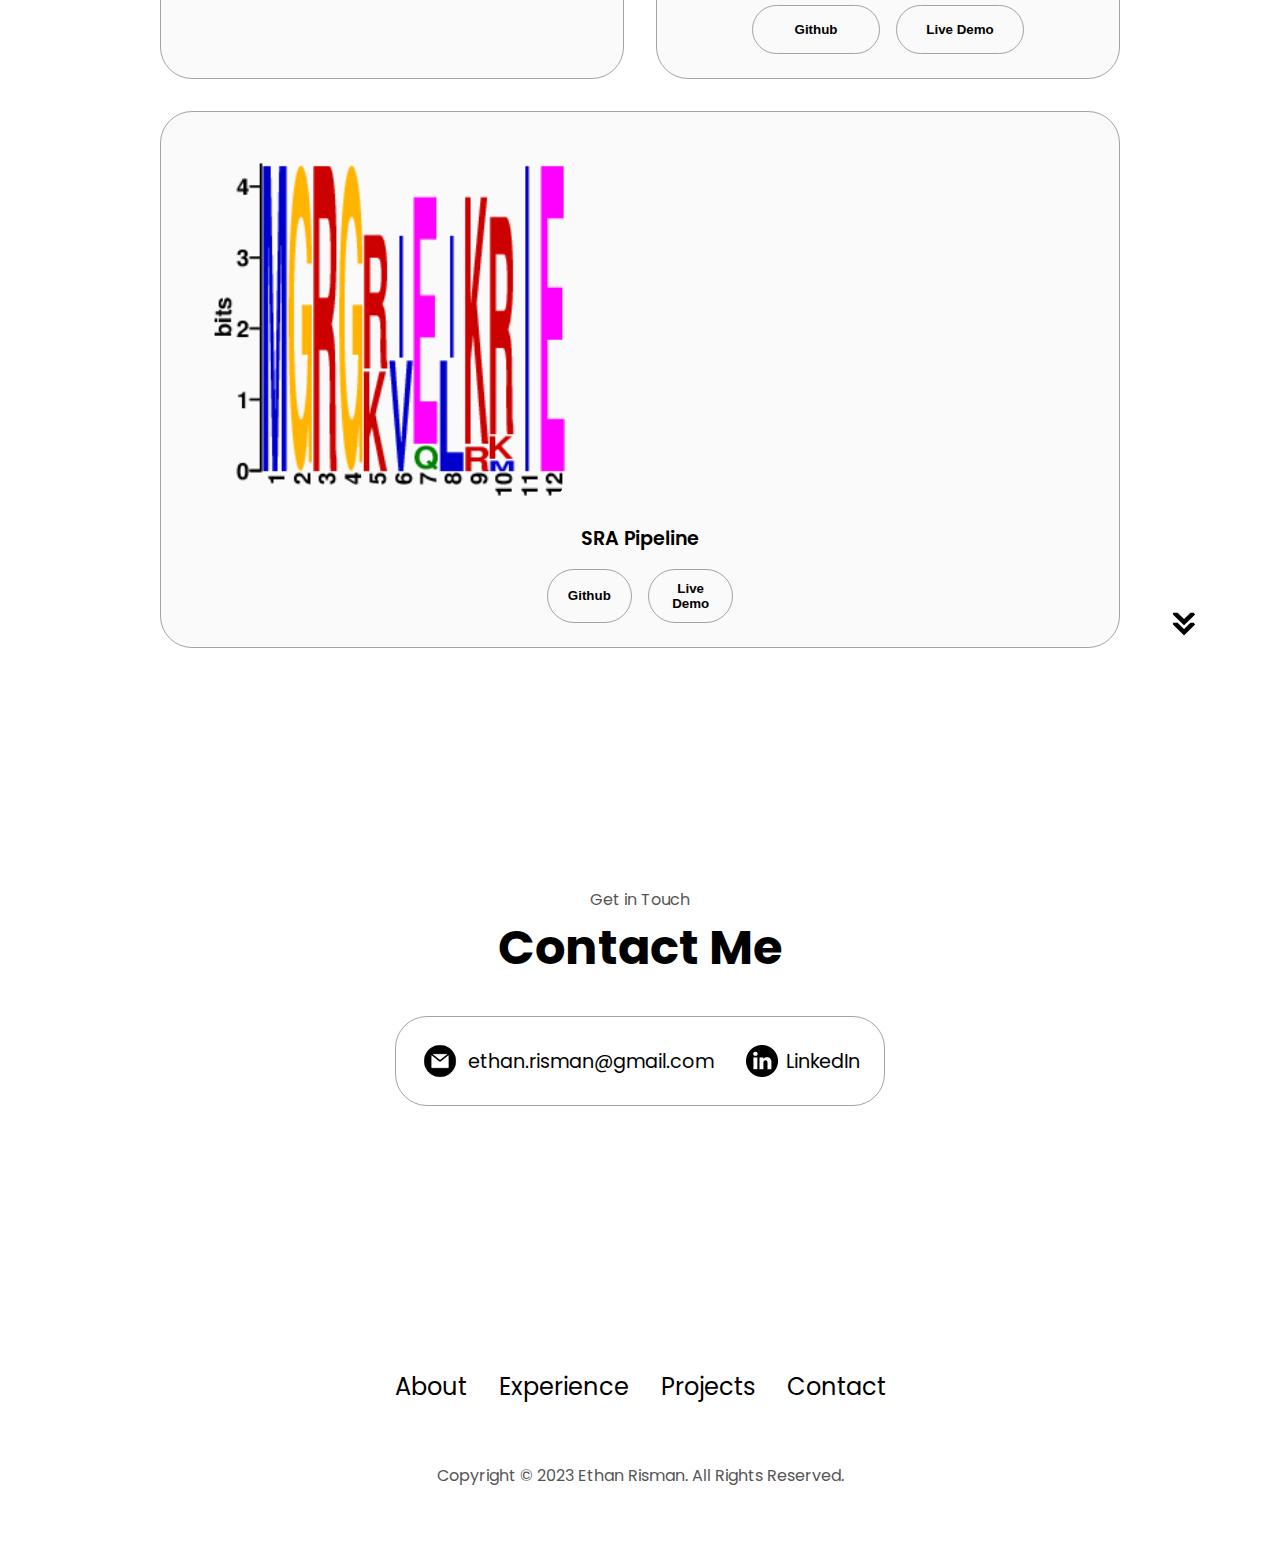
==== commit bbca33d2: "modify size" ====
--- a/index.html
+++ b/index.html
@@ -276,8 +276,8 @@
                 alt="Project 3"
                 class="project-img"
               />
-            </div>
-            <h2 class="experience-sub-title project-title">Sequence Read Archives</h2>
+            </div> 
+            <h2 class="experience-sub-title project-title">SRA Pipeline</h2>
             <div class="btn-container">
               <button
                 class="btn btn-color-2 project-btn"
--- a/style.css
+++ b/style.css
@@ -352,6 +352,8 @@
   flex-direction: row;
   gap: 2.5rem;
   justify-content: space-around;
+  max-width: 400px;
+  max-height: auto;
 }
 
 article {
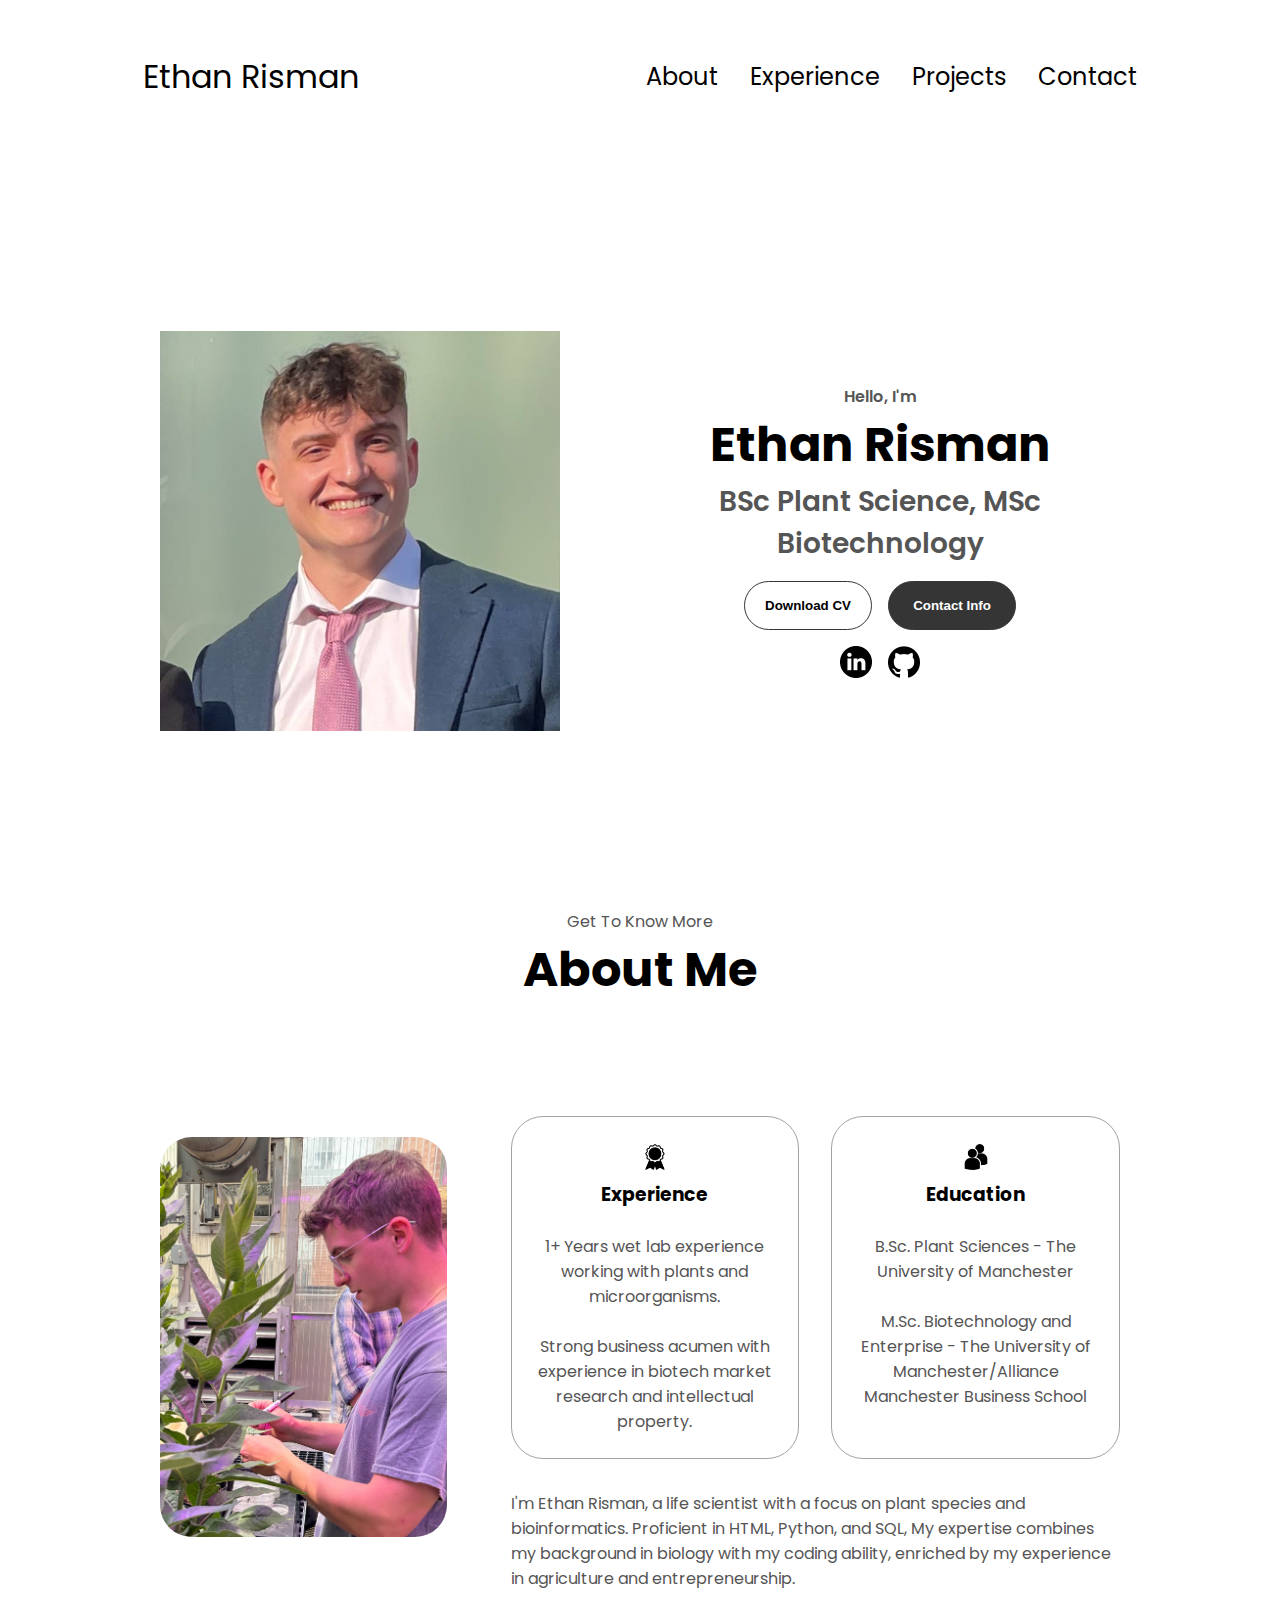
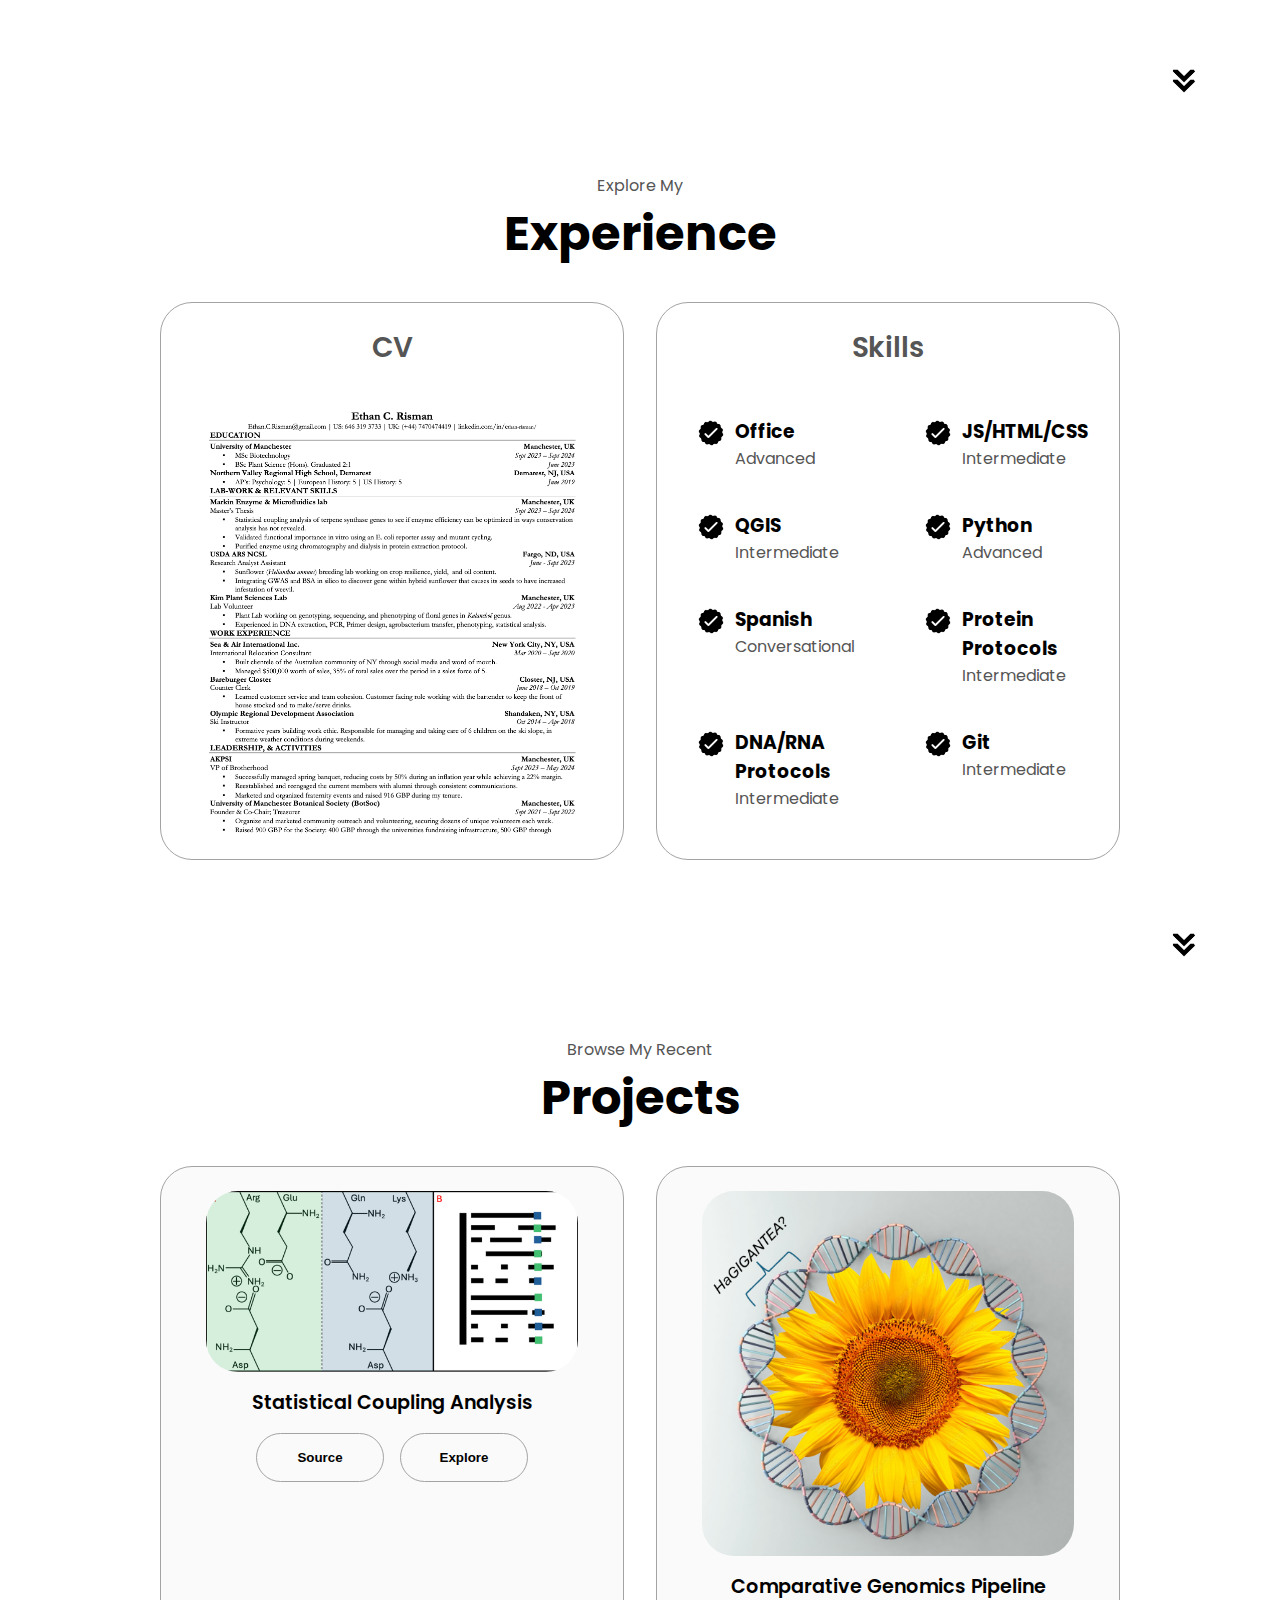
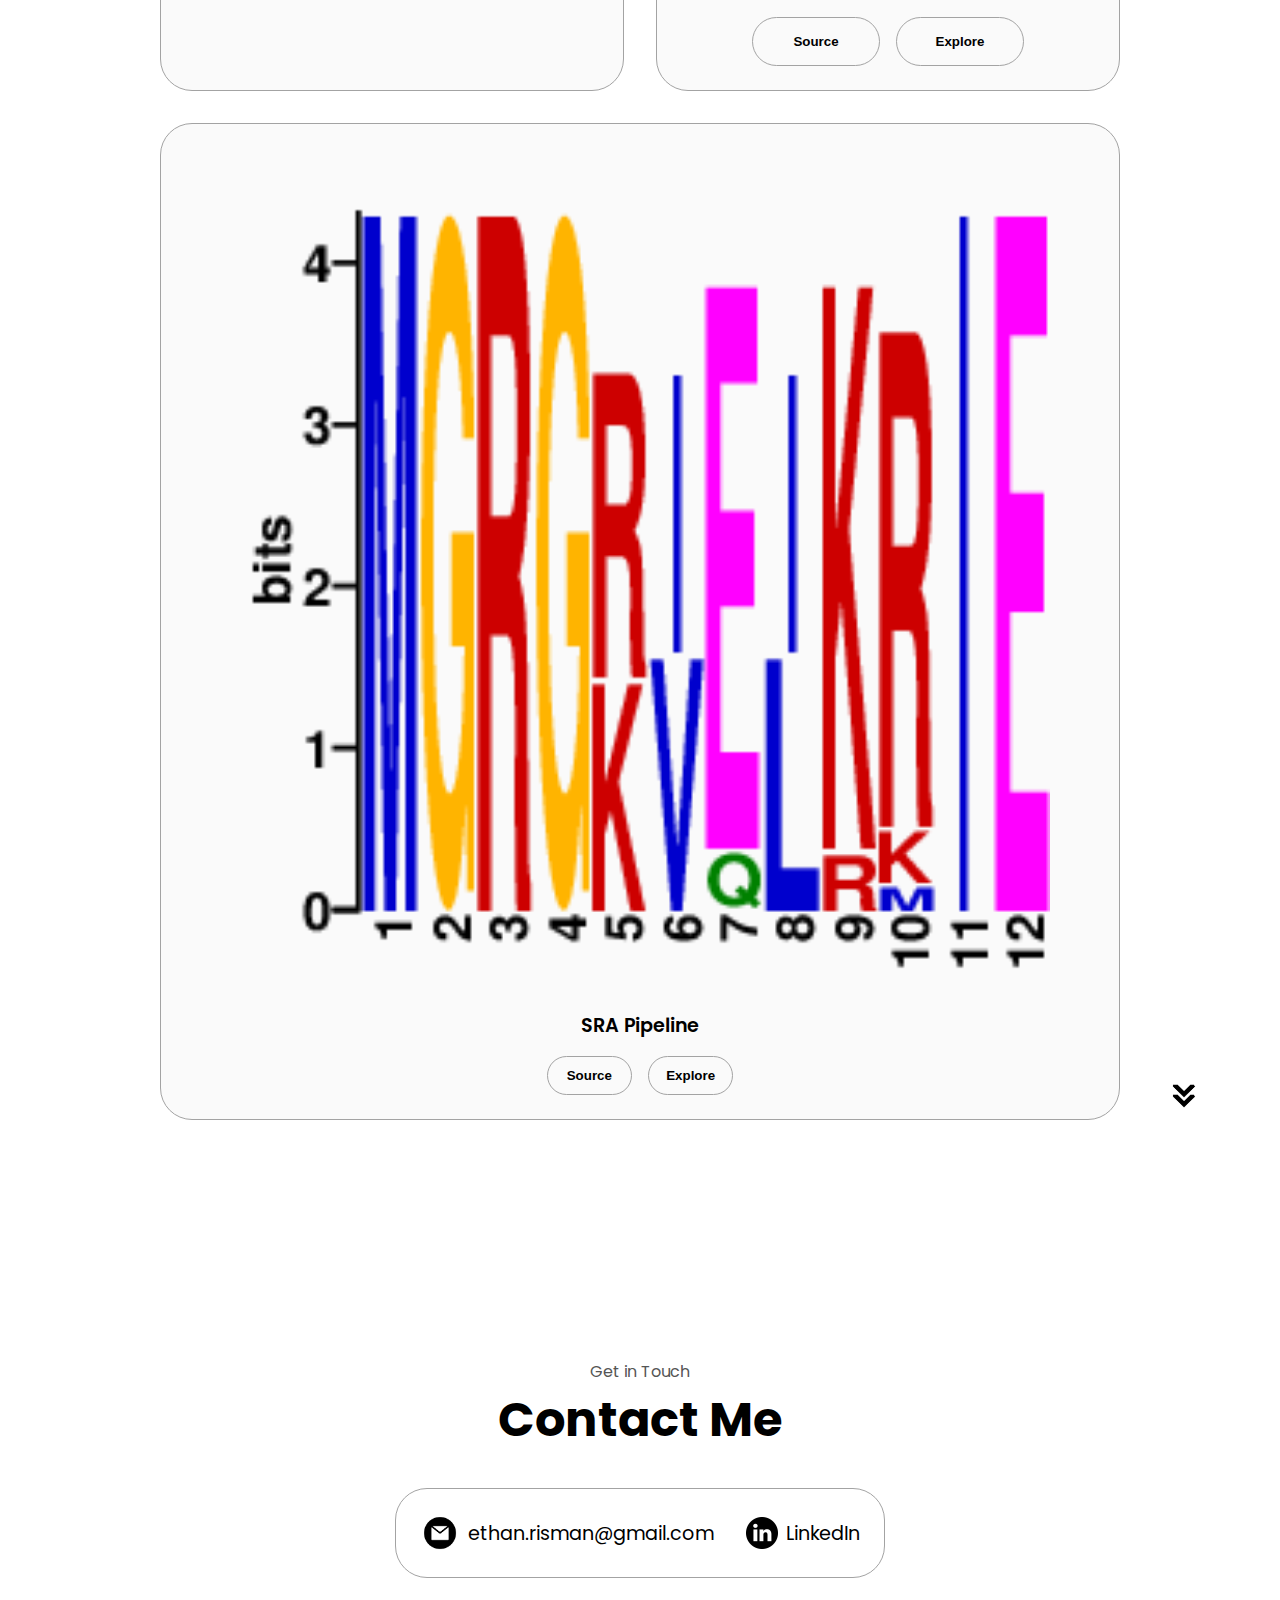
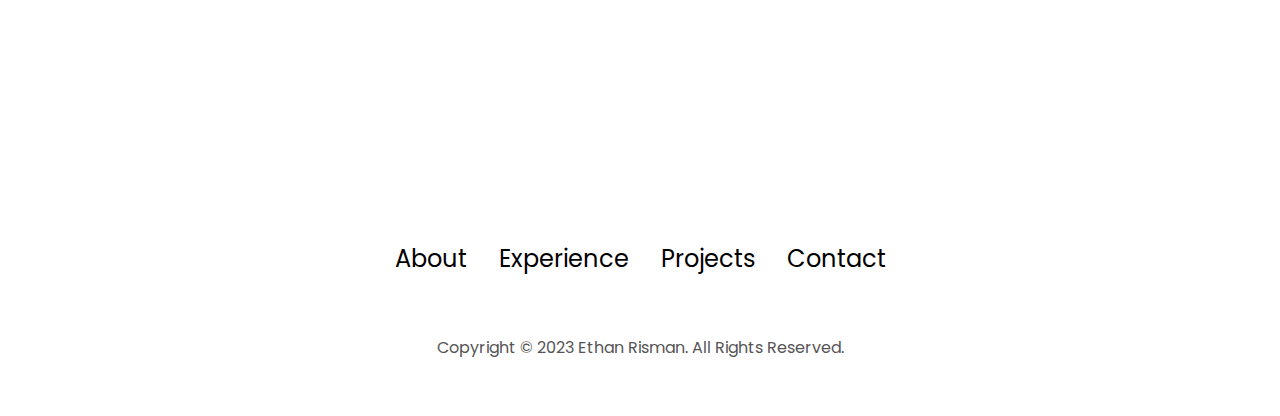
==== commit 6c91aa5f: "Links to source" ====
--- a/index.html
+++ b/index.html
@@ -233,15 +233,15 @@
             <div class="btn-container">
               <button
                 class="btn btn-color-2 project-btn"
-                onclick="location.href='https://github.com/'"
-              >
-                Github
+                onclick="location.href='https://ranganathanlab.gitlab.io/pySCA/'"
+              >
+                Source
               </button>
               <button
                 class="btn btn-color-2 project-btn"
                 onclick="location.href='SCA.html'"
               >
-                Live Demo
+                Explore
               </button>
             </div>
           </div>
@@ -257,15 +257,15 @@
             <div class="btn-container">
               <button
                 class="btn btn-color-2 project-btn"
+                onclick="location.href='https://www.ebi.ac.uk/about/vertebrate-genomics/software/exonerate'"
+              >
+                Source
+              </button>
+              <button
+                class="btn btn-color-2 project-btn"
                 onclick="location.href='https://github.com/'"
               >
-                Github
-              </button>
-              <button
-                class="btn btn-color-2 project-btn"
-                onclick="location.href='https://github.com/'"
-              >
-                Live Demo
+                Explore
               </button>
             </div>
           </div>
@@ -281,15 +281,15 @@
             <div class="btn-container">
               <button
                 class="btn btn-color-2 project-btn"
+                onclick="location.href='https://github.com/ncbi/sra-tools'"
+              >
+                Source
+              </button>
+              <button
+                class="btn btn-color-2 project-btn"
                 onclick="location.href='https://github.com/'"
               >
-                Github
-              </button>
-              <button
-                class="btn btn-color-2 project-btn"
-                onclick="location.href='https://github.com/'"
-              >
-                Live Demo
+                Explore
               </button>
             </div>
           </div>
--- a/style.css
+++ b/style.css
@@ -352,8 +352,6 @@
   flex-direction: row;
   gap: 2.5rem;
   justify-content: space-around;
-  max-width: 400px;
-  max-height: auto;
 }
 
 article {
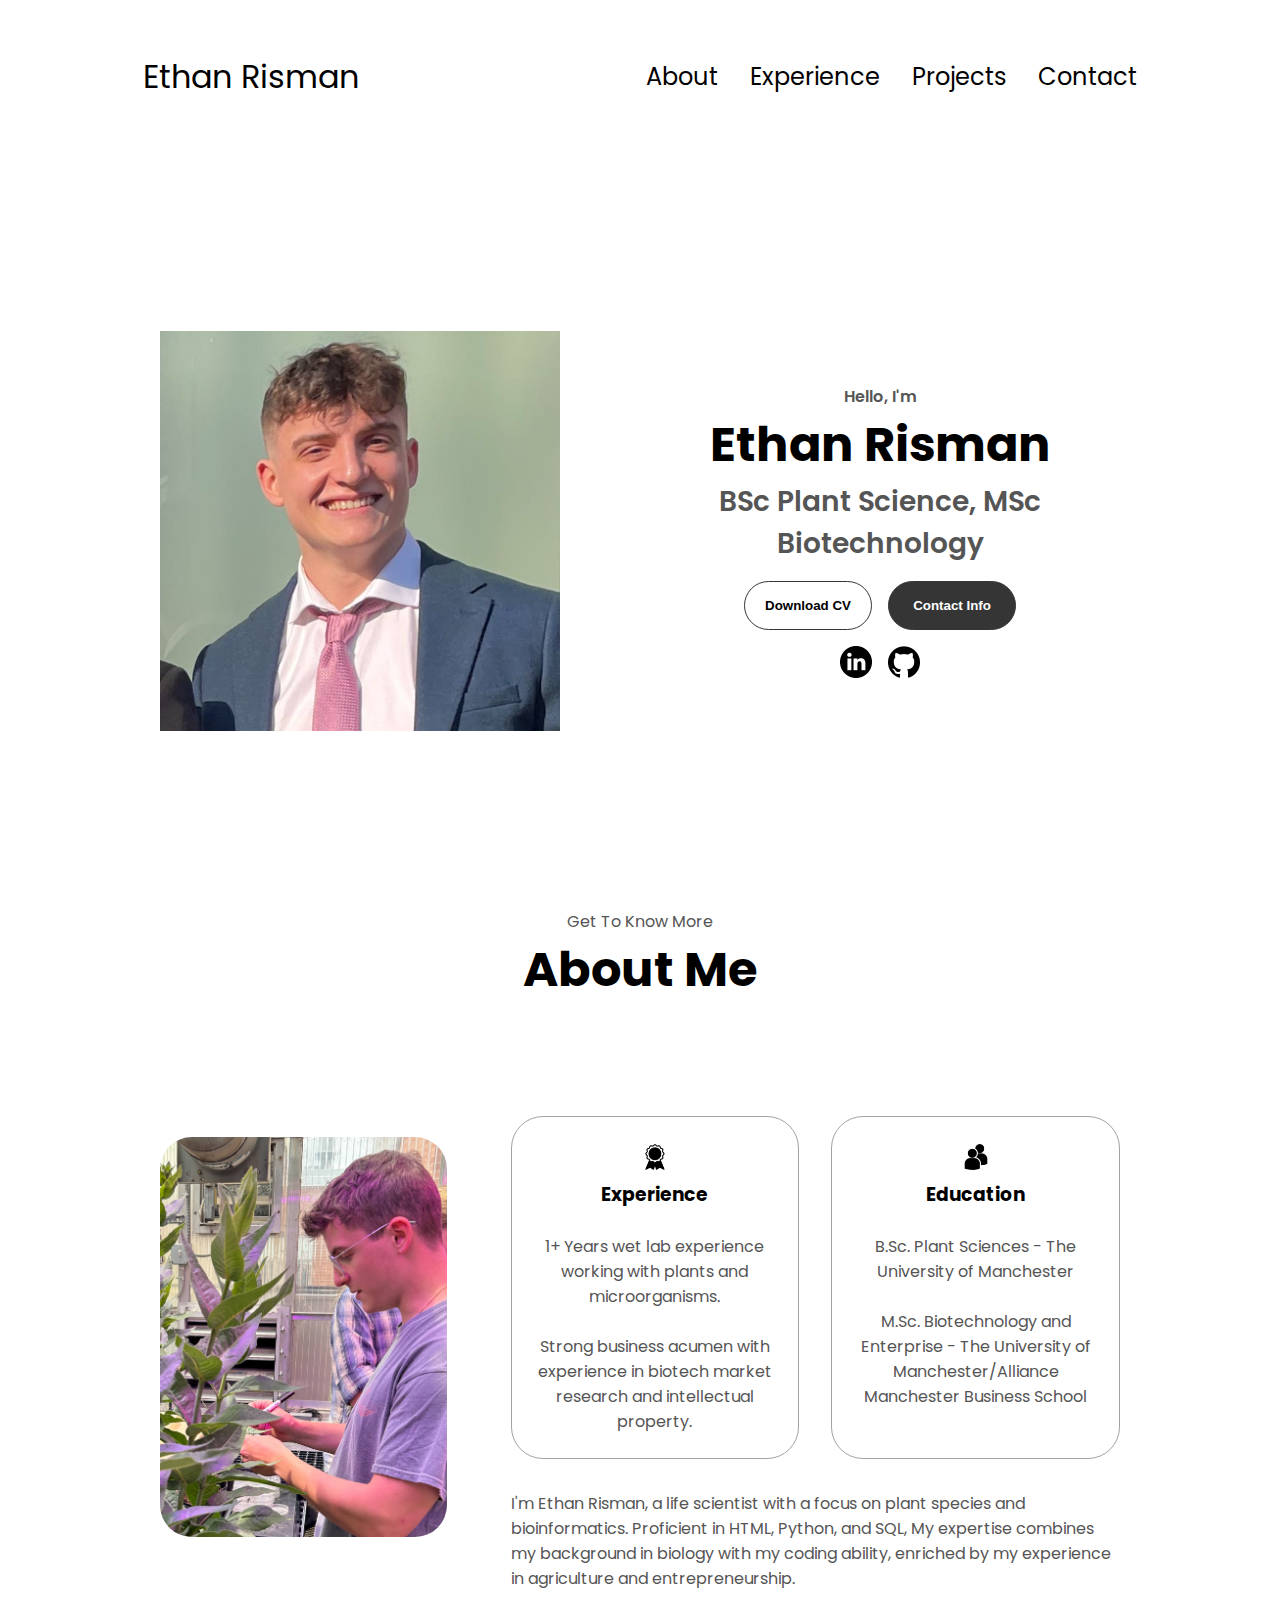
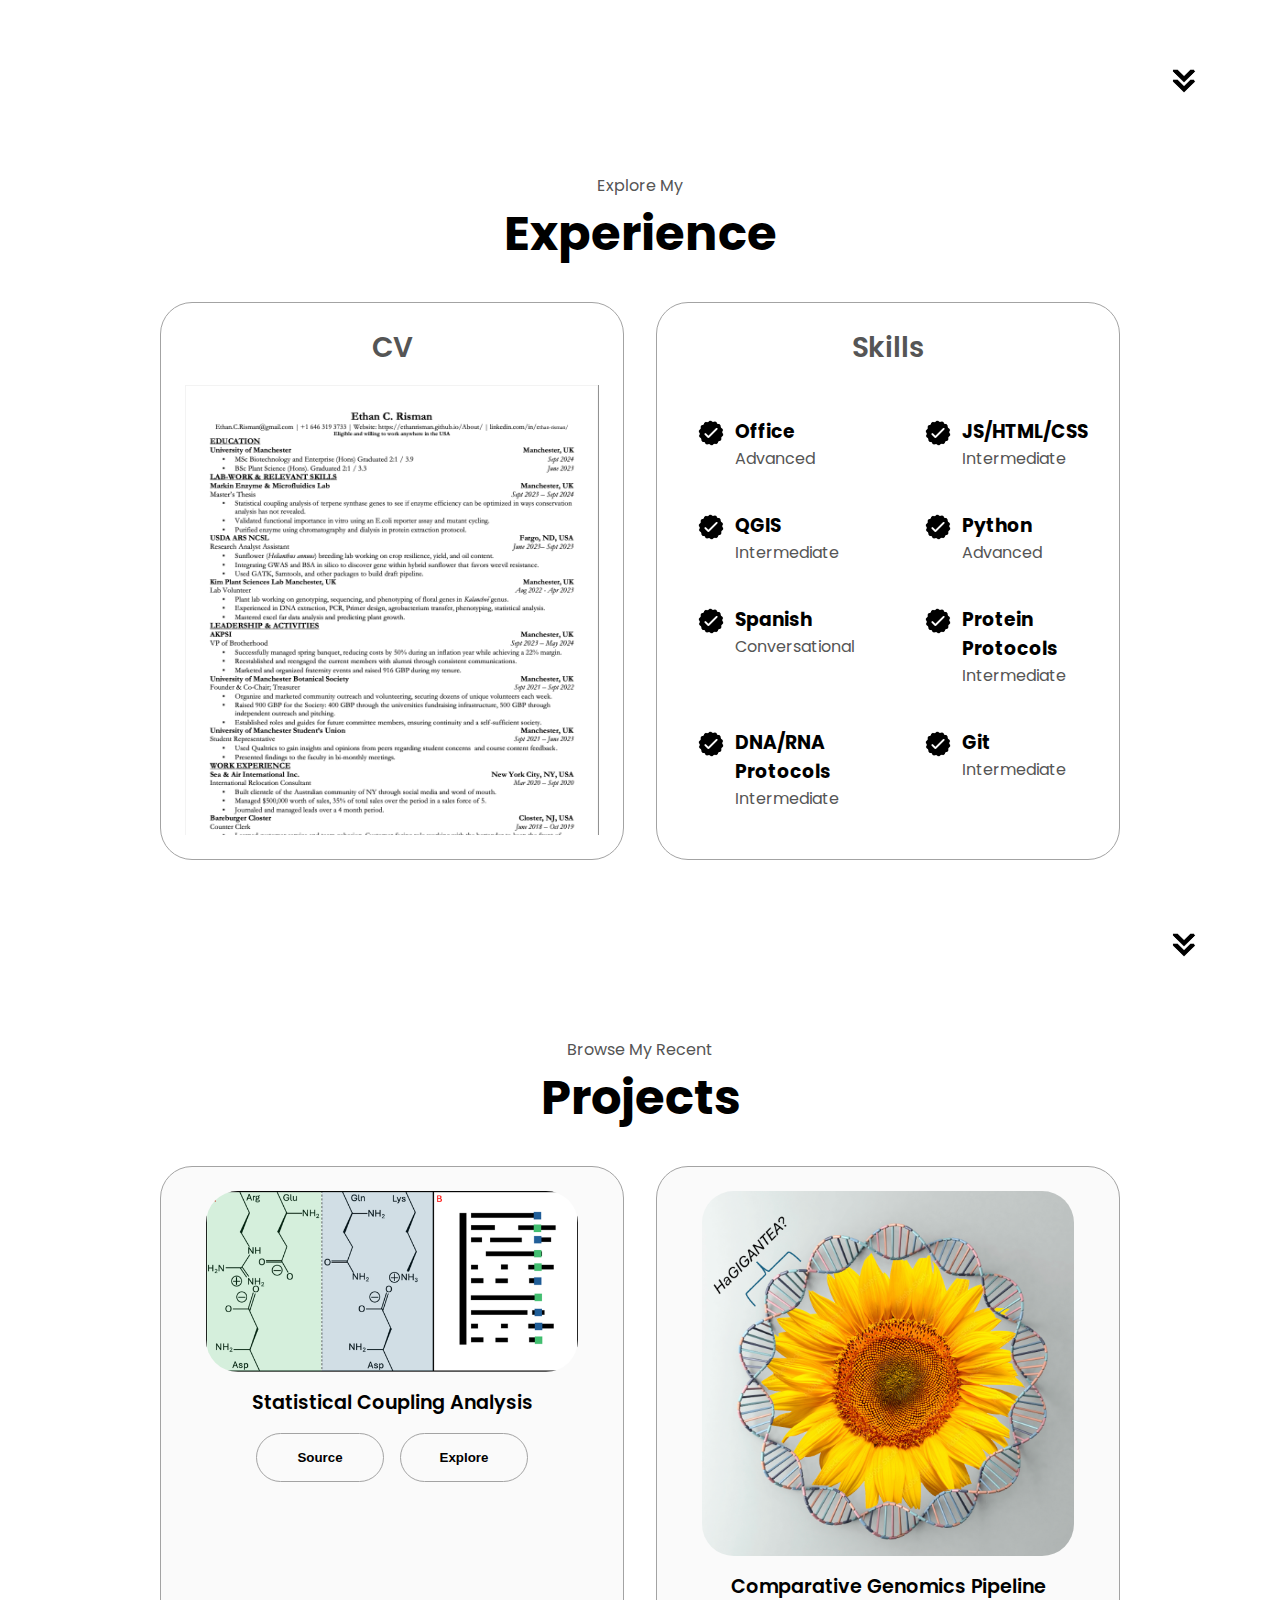
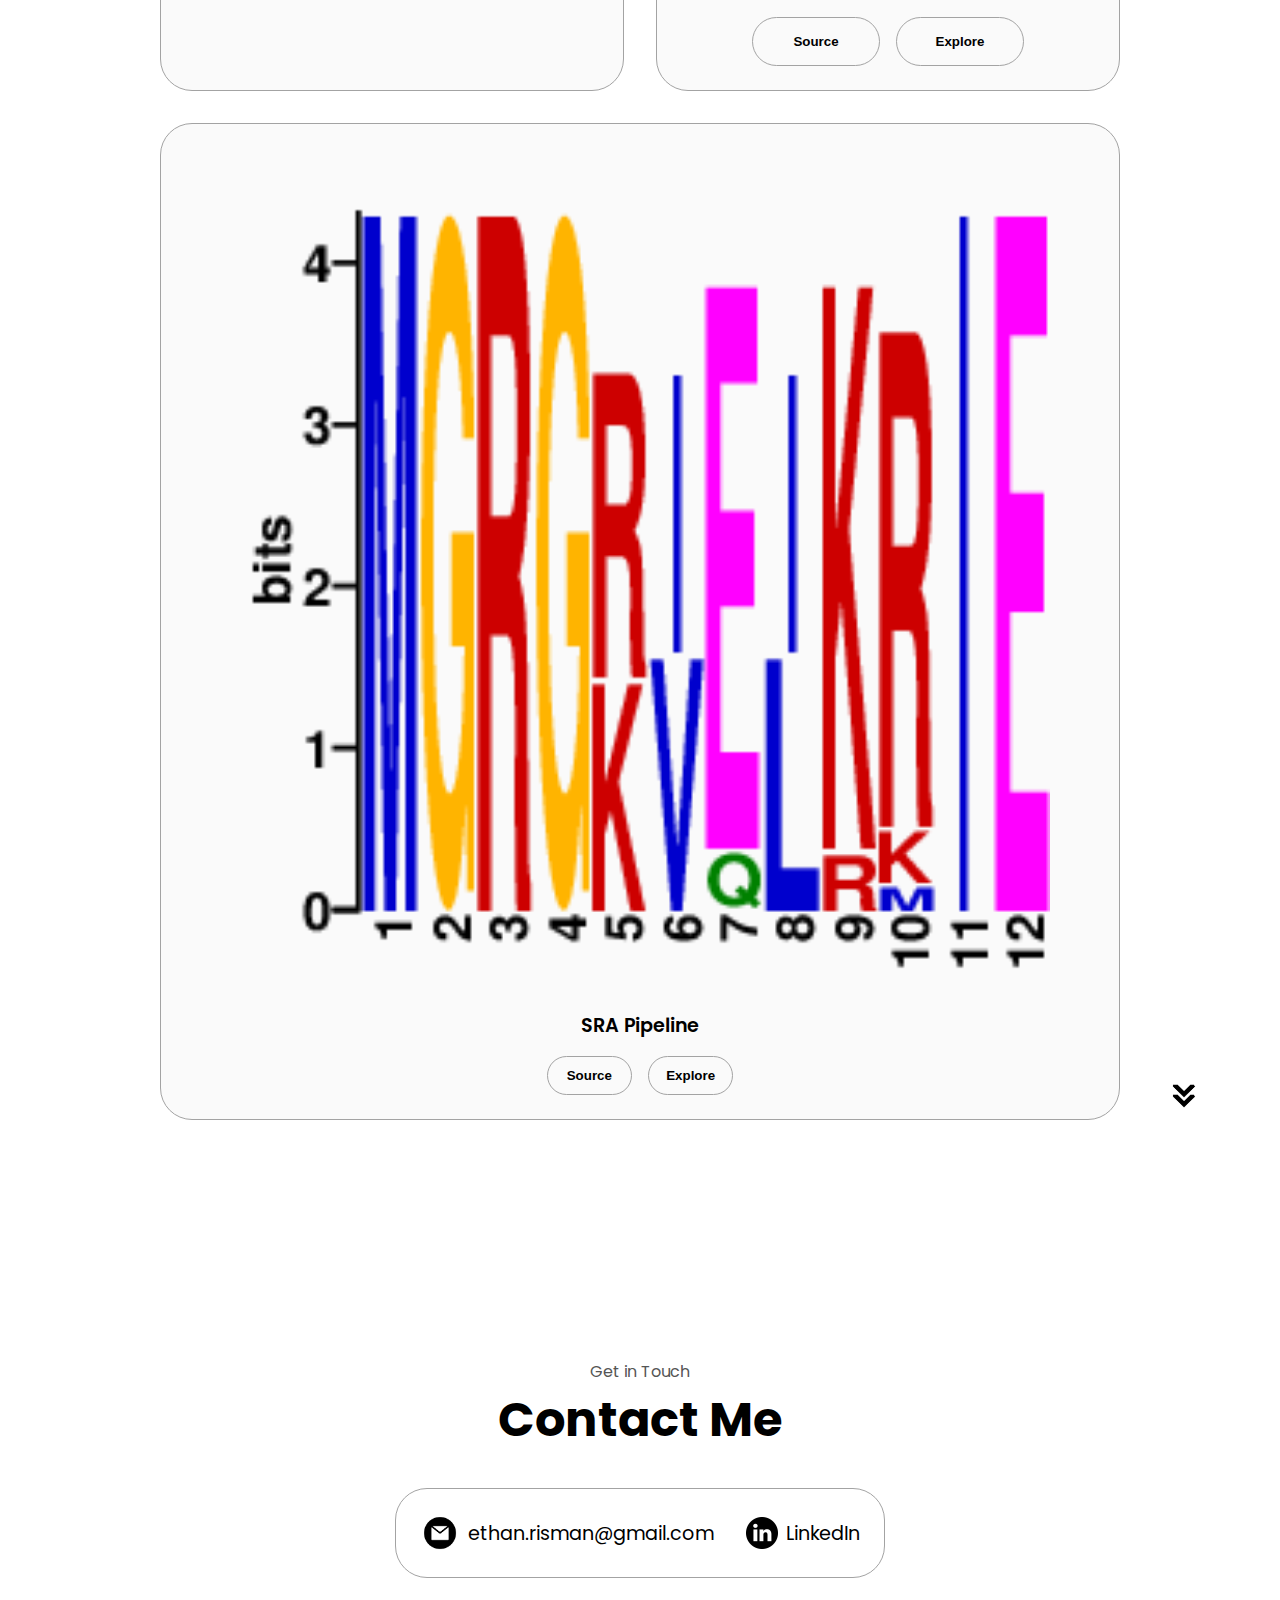
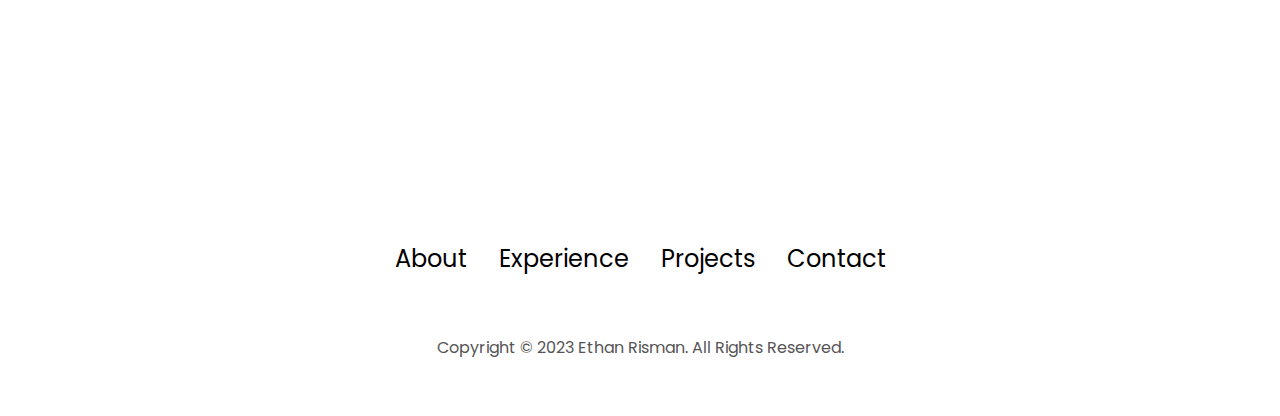
==== commit 8092ce4c: "CV-update" ====
--- a/index.html
+++ b/index.html
@@ -47,7 +47,7 @@
         <div class="btn-container">
           <button
             class="btn btn-color-2"
-            onclick="window.open('./assets/resume-example.pdf')"
+            onclick="window.open('./assets/S-CV.pdf')"
           >
             Download CV
           </button>
@@ -263,7 +263,7 @@
               </button>
               <button
                 class="btn btn-color-2 project-btn"
-                onclick="location.href='https://github.com/'"
+                onclick="location.href='xnr8.html'"
               >
                 Explore
               </button>
@@ -287,7 +287,7 @@
               </button>
               <button
                 class="btn btn-color-2 project-btn"
-                onclick="location.href='https://github.com/'"
+                onclick="location.href='sra.html'"
               >
                 Explore
               </button>
--- a/style.css
+++ b/style.css
@@ -518,14 +518,32 @@
   align-items: center;
 }
 
+.picture-and-caption-horizontal {
+  margin-top: 1rem; /* 1 unit space above */
+  margin-bottom: 1rem; /* 1 unit space below */
+  display: flex;
+  flex-direction: row;
+  align-items: center;
+}
+
 .picture-attributes {
   display: block;
   margin: 0 auto; /* Centers the image */
 }
 
-.picture-attributes img {
+.SCA-photo img {
   width: 641px; /* Image fills the width of its container */
   height: 311px;
+}
+
+.SRA-photo img {
+  width: 396px; /* Image fills the width of its container */
+  height: 649px;
+}
+
+.xnr8-photo img {
+  width: 620px; /* Image fills the width of its container */
+  height: 545px;
 }
 
 .photo-caption {
@@ -537,6 +555,15 @@
   padding: 0 1rem;
 }
 
+.photo-caption-horizontal {
+  max-width: 220px; /* Matches the width of the image */
+  font-size: 1rem;
+  color: rgb(0, 0, 0) !important; /* RGB color as specified */
+  margin-top: 0.5rem; /* Ensures close spacing to image */
+  font-weight: normal; /* Not bolded by default */
+  padding: 0 1rem;
+}
+
 @media (max-width: 768px) {
   .large-text {
     font-size: 1.5rem;
